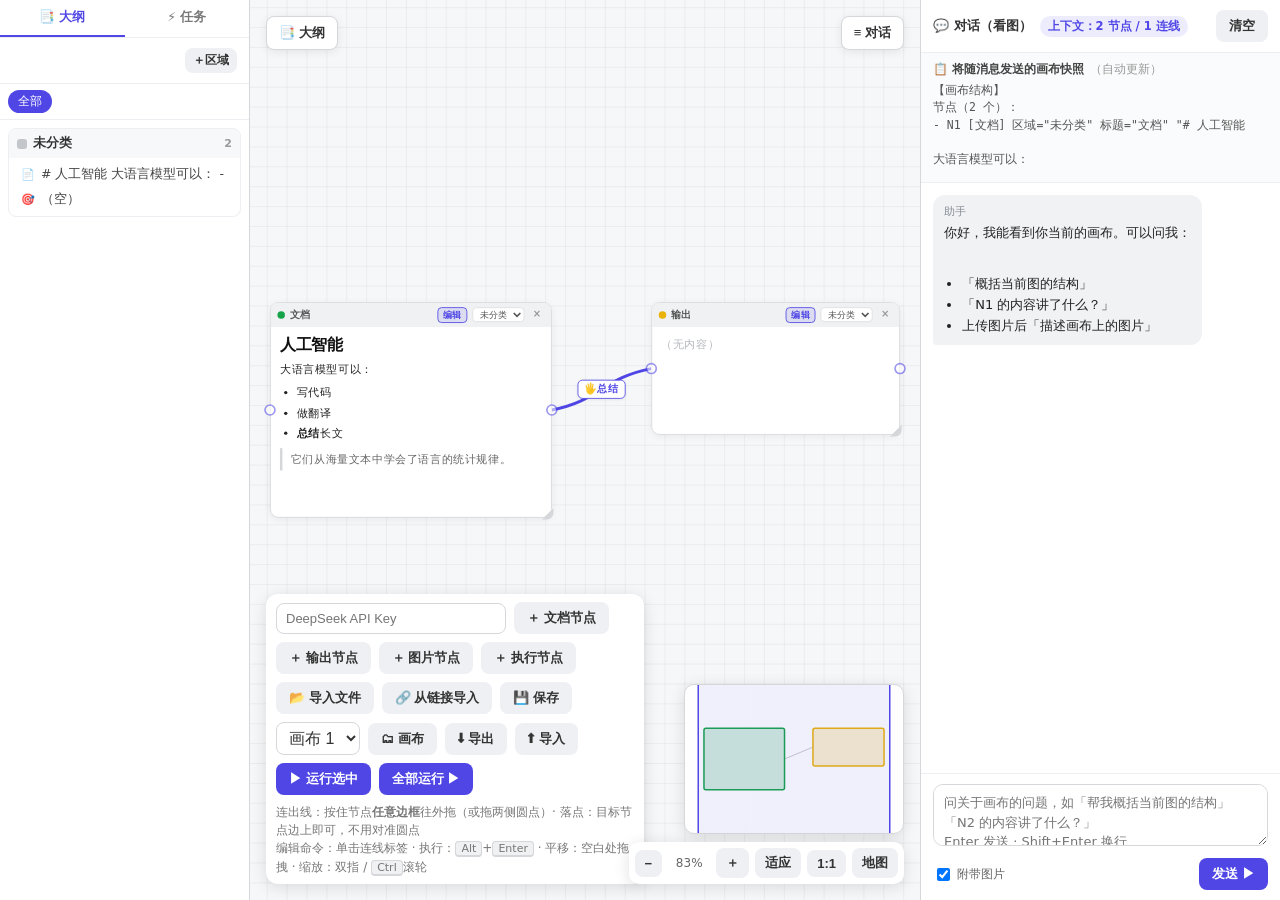
==== index.html @ aeaa5546 "feat(multi-canvas): 多画布仓库 + 工具栏切换器/管理菜单；存储按画布 id 分键" ====
<!DOCTYPE html>
<html lang="zh-CN">
<head>
<meta charset="UTF-8" />
<meta name="viewport" content="width=device-width, initial-scale=1.0, maximum-scale=1.0, user-scalable=no, viewport-fit=cover" />
<meta name="mobile-web-app-capable" content="yes" />
<meta name="apple-mobile-web-app-capable" content="yes" />
<meta name="apple-mobile-web-app-status-bar-style" content="black-translucent" />
<title>Canvas MVP · 节点 / 连线 / Alt+Enter 执行</title>
<link rel="stylesheet" href="./styles.css" />
</head>
<body>

<div id="stage">
  <aside id="outline">
    <div class="ol-tabs">
      <span class="ol-tab active" data-tab="outline">📑 大纲</span>
      <span class="ol-tab" data-tab="tasks">⚡ 任务</span>
    </div>
    <div class="ol-pane" id="paneOutline">
      <div class="ol-head">
        <span class="spacer"></span>
        <button class="ghost" id="addZone" style="padding:4px 8px;font-size:12px">＋区域</button>
      </div>
      <div id="levelFilter"></div>
      <div class="ol-body" id="outlineBody"></div>
    </div>
    <div class="ol-pane" id="paneTasks" style="display:none">
      <div class="ol-head">
        <span class="spacer"></span>
        <button class="ghost" id="addTask" style="padding:4px 8px;font-size:12px">＋新建任务</button>
      </div>
      <div class="ol-body" id="taskBody"></div>
    </div>
  </aside>

  <div id="canvasWrap">
    <div id="toast"></div>
    <div id="canvas">
      <div id="world">
        <svg id="edges"></svg>
      </div>
    </div>
    <div id="minimap"><canvas></canvas></div>
    <div id="viewctl">
      <button id="zoomOut" title="缩小">−</button>
      <span id="zoomLabel">100%</span>
      <button id="zoomIn" title="放大">＋</button>
      <button id="fit" title="适应全部内容">适应</button>
      <button id="reset1" title="100% 居中">1:1</button>
      <button id="toggleMap" title="显示/隐藏小地图">地图</button>
    </div>
    <div id="toolbar">
      <input id="apiKey" class="key" type="password" placeholder="DeepSeek API Key" />
      <button class="ghost" id="addDoc">＋ 文档节点</button>
      <button class="ghost" id="addOutput">＋ 输出节点</button>
      <button class="ghost" id="addImg">＋ 图片节点</button>
      <button class="ghost" id="addExec">＋ 执行节点</button>
      <button class="ghost" id="importFiles">📂 导入文件</button>
      <button class="ghost" id="importUrl">🔗 从链接导入</button>
      <button class="ghost" id="saveCanvas">💾 保存</button>
      <!-- 多画布：选择器负责切换，菜单按钮负责管理（新建/重命名/复制/删除） -->
      <select id="canvasPicker" title="切换画布"></select>
      <button class="ghost" id="canvasMenu">🗂 画布</button>
      <button class="ghost" id="exportJson">⬇ 导出</button>
      <button class="ghost" id="importJson">⬆ 导入</button>
      <button id="runSel">▶ 运行选中</button>
      <button id="runAll">全部运行 ▶</button>
      <input type="file" id="filePicker" multiple style="display:none"
             accept=".txt,.md,.markdown,.csv,.json,.log,.js,.ts,.py,.html,.css,.xml,.yaml,.yml,image/*" />
      <input type="file" id="jsonPicker" accept=".json" style="display:none" />
      <span id="hint">
        连出线：按住节点<b>任意边框</b>往外拖（或拖两侧圆点）· 落点：目标节点边上即可，不用对准圆点<br>
        编辑命令：单击连线标签 · 执行：<kbd>Alt</kbd>+<kbd>Enter</kbd> · 平移：空白处拖拽 · 缩放：双指 / <kbd>Ctrl</kbd>滚轮
      </span>
    </div>
    <!-- 画布管理浮层：由 #canvasMenu 切换显示，位置在 JS 里贴着按钮算 -->
    <div id="canvasPanel" role="menu" aria-label="画布管理">
      <div class="cp-title">当前：<span id="cpCurrent">—</span></div>
      <button id="cpNew">＋ 新建画布</button>
      <button id="cpRename">✏ 重命名当前</button>
      <button id="cpDuplicate">⧉ 复制当前</button>
      <button id="cpDelete" class="danger">🗑 删除当前</button>
    </div>
    <button id="toggleOutline" title="展开/折叠大纲栏">📑 大纲</button>
    <button id="toggleSidebar" title="展开/折叠对话栏">≡ 对话</button>
  </div>

  <aside id="sidebar">
    <div class="sb-head">
      <span>💬 对话（看图）</span>
      <span class="chip" id="ctxChip">上下文：0 节点</span>
      <span class="spacer"></span>
      <button class="ghost" id="clearChat" title="清空对话">清空</button>
    </div>
    <div class="sb-body">
      <div id="snapshot">
        <div class="snap-title">📋 将随消息发送的画布快照 <span style="font-weight:400;color:#999">（自动更新）</span></div>
        <pre id="snapText">（空画布）</pre>
        <div class="thumbs" id="snapThumbs"></div>
      </div>
      <div id="msgs"></div>
      <div class="sb-input">
        <textarea id="chatInput" placeholder="问关于画布的问题，如「帮我概括当前图的结构」「N2 的内容讲了什么？」&#10;Enter 发送 · Shift+Enter 换行"></textarea>
        <div class="sb-actions">
          <label><input type="checkbox" id="includeImages" checked> 附带图片</label>
          <span class="grow"></span>
          <button id="sendMsg">发送 ▶</button>
        </div>
      </div>
    </div>
  </aside>
</div>


<script type="module" src="./js/main.js"></script>
</body>
</html>
---- styles.css ----
:root {
    --bg: #f6f7f9;
    --node-bg: #ffffff;
    --border: #d5d7db;
    --accent: #4f46e5;
    --line: #9aa0a6;
  }
  * { box-sizing: border-box; }
  html, body { margin: 0; height: 100%; overflow: hidden;
    font-family: system-ui, -apple-system, "Segoe UI", "PingFang SC", sans-serif; }
  body { background: var(--bg); }

  #canvas { position: absolute; inset: 0; overflow: hidden; cursor: default; touch-action: none; }
  #canvas.panning { cursor: grabbing; }

  /* 布局：画布区 + 右侧侧边栏（flex） */
  /* overflow: hidden —— 折叠的侧栏用 transform 移出屏幕但仍占布局宽度，
     不在 stage 裁剪的话溢出会传到 html，整页出现水平滚动条。 */
  #stage { position: absolute; inset: 0; display: flex; overflow: hidden; }
  #canvasWrap { position: relative; flex: 1 1 auto; min-width: 0; overflow: hidden; }
  #canvasWrap.dropping::after {
    content: '松开以导入文件'; position: absolute; inset: 12px; z-index: 40;
    border: 3px dashed var(--accent); border-radius: 14px;
    display: flex; align-items: center; justify-content: center;
    font-size: 18px; font-weight: 700; color: var(--accent);
    background: rgba(79,70,229,.06); pointer-events: none;
  }

  /* ---------- 左侧大纲栏 ---------- */
  #outline {
    position: relative; flex: 0 0 250px; width: 250px;
    background: #fff; border-right: 1px solid var(--border);
    display: flex; flex-direction: column; min-width: 0; z-index: 30;
  }
  #outline.collapsed { flex-basis: 0; width: 0; border-right: 0; overflow: hidden; }
  #outline.collapsed .ol-body, #outline.collapsed .ol-head { display: none; }
  .ol-head {
    display: flex; align-items: center; gap: 6px;
    padding: 10px 12px; border-bottom: 1px solid #eceef1;
    font-size: 13px; font-weight: 700; color: #333;
  }
  .ol-head .spacer { flex: 1; }
  .ol-body { flex: 1; overflow-y: auto; padding: 8px; font-size: 12.5px; }

  /* 左侧 Tab */
  .ol-tabs {
    display: flex; border-bottom: 1px solid #eceef1; flex: none;
  }
  .ol-tab {
    flex: 1; text-align: center; padding: 9px 6px; font-size: 12.5px;
    font-weight: 600; color: #777; cursor: pointer; user-select: none;
    border-bottom: 2px solid transparent;
  }
  .ol-tab:hover { background: #f7f8fa; color: #333; }
  .ol-tab.active { color: var(--accent); border-bottom-color: var(--accent); }
  .ol-pane { flex: 1; display: flex; flex-direction: column; min-height: 0; }

  /* 任务卡片 */
  .task-card {
    border: 1px solid #eceef1; border-radius: 8px; margin-bottom: 8px; overflow: hidden;
  }
  .task-card.active { border-color: var(--accent); box-shadow: 0 0 0 2px rgba(79,70,229,.12); }
  .task-head {
    display: flex; align-items: center; gap: 6px; padding: 7px 8px;
    background: #f7f8fa; cursor: pointer; font-weight: 600; color: #333;
  }
  .task-head:hover { background: #eef0f4; }
  .task-head .tname { flex: 1; white-space: nowrap; overflow: hidden; text-overflow: ellipsis; }
  .task-head .tcount { font-size: 11px; color: #999; }
  .task-head .trun {
    font-size: 11px; padding: 2px 8px; border-radius: 999px;
    background: var(--accent); color: #fff; font-weight: 600;
  }
  .task-head .trun:hover { filter: brightness(1.1); }
  .task-lines { padding: 5px 8px 8px; }
  .task-line {
    display: flex; align-items: center; gap: 5px; font-size: 11.5px;
    color: #555; padding: 2px 0; cursor: pointer;
  }
  .task-line:hover { color: var(--accent); }
  .task-line input { margin: 0; }
  .task-empty { color: #b3b6bb; font-size: 12px; padding: 8px; font-style: italic; }
  .task-actions { display: flex; gap: 6px; padding: 0 8px 8px; }
  .task-actions button { padding: 3px 8px; font-size: 11px; background: #eef0f3; color: #444; }
  .task-actions button:hover { background: #e2e5ea; }
  .task-actions button.danger { color: #dc2626; }
  /* 连线标签上的“属于任务”标记 */
  .edge-label .task-dot { color: #f59e0b; margin-left: 4px; font-size: 10px; }

  /* 大纲条目 */
  .ol-zone { margin-bottom: 8px; border: 1px solid #eceef1; border-radius: 8px; overflow: hidden; }
  .ol-zone-head {
    display: flex; align-items: center; gap: 6px; padding: 6px 8px;
    background: #f7f8fa; cursor: pointer; font-weight: 600; color: #333;
  }
  .ol-zone-head:hover { background: #eef0f4; }
  .ol-zone-head .zcolor { width: 10px; height: 10px; border-radius: 3px; flex: none; }
  .ol-zone-head .ztitle { flex: 1; white-space: nowrap; overflow: hidden; text-overflow: ellipsis; }
  .ol-zone-head .zcount { font-size: 11px; color: #999; }
  .ol-items { padding: 4px; }
  .ol-item {
    display: flex; align-items: center; gap: 6px; padding: 4px 8px;
    border-radius: 6px; cursor: pointer; color: #444;
  }
  .ol-item:hover { background: #f0f1f4; }
  .ol-item.active { background: rgba(79,70,229,.12); color: var(--accent); font-weight: 600; }
  .ol-item .ikind { font-size: 11px; }
  .ol-item .iname { flex: 1; white-space: nowrap; overflow: hidden; text-overflow: ellipsis; }
  .ol-empty { color: #b3b6bb; font-size: 12px; padding: 8px; font-style: italic; }

  /* 层级过滤器 */
  #levelFilter {
    display: flex; gap: 4px; flex-wrap: wrap; padding: 6px 8px;
    border-bottom: 1px solid #eceef1;
  }
  .lvl-btn {
    font-size: 11.5px; padding: 3px 9px; border-radius: 999px;
    background: #eef0f3; color: #555; cursor: pointer; border: 1px solid transparent;
    white-space: nowrap;
  }
  .lvl-btn:hover { background: #e2e5ea; }
  .lvl-btn.active { background: var(--accent); color: #fff; }

  #toggleOutline {
    position: absolute; left: 16px; top: 16px; z-index: 31;
    padding: 7px 12px; background: #fff; color: #333;
    border: 1px solid var(--border); border-radius: 8px; box-shadow: 0 2px 10px rgba(0,0,0,.08);
  }
  #toggleOutline:hover { background: #f5f6f8; }

  /* ---------- 区域（Zone）---------- */
  .zone {
    position: absolute; z-index: 0;
    border-radius: 14px; border: 2px dashed;
    pointer-events: none;
    transition: box-shadow .12s, background-color .12s;
  }
  /* 拖动节点时的候选归属区域：描边加亮，松手就会归到这里 */
  .zone.drop-target {
    box-shadow: 0 0 0 3px rgba(79,70,229,.35) inset, 0 0 18px rgba(79,70,229,.25);
    border-style: solid;
  }
  .zone .zone-bar {
    position: absolute; left: 0; top: 0; right: 0;
    display: flex; align-items: center; gap: 6px;
    padding: 4px 10px; border-radius: 12px 12px 0 0;
    font-size: 12px; font-weight: 700; color: #fff;
    pointer-events: auto; cursor: grab; user-select: none;
  }
  .zone .zone-bar:active { cursor: grabbing; }
  .zone .zone-title { flex: 1; white-space: nowrap; overflow: hidden; text-overflow: ellipsis; }
  .zone .zone-close {
    width: 16px; height: 16px; line-height: 14px; text-align: center;
    border-radius: 4px; cursor: pointer; opacity: .85;
  }
  .zone .zone-close:hover { background: rgba(255,255,255,.3); opacity: 1; }
  .zone .zone-resize {
    position: absolute; right: 0; bottom: 0; width: 16px; height: 16px;
    cursor: nwse-resize; pointer-events: auto;
  }
  /* 层级过滤时淡出不属于当前区域的内容 */
  .dim { opacity: .12; pointer-events: none !important; }
  .zone.dim { opacity: .06; }

  /* ---------- 执行节点 ---------- */
  .node[data-kind="exec"] {
    border-color: #7c3aed;
    box-shadow: 0 3px 14px rgba(124,58,237,.18);
  }
  .node[data-kind="exec"] .bar { background: #ede9fe; color: #5b21b6; }
  .node[data-kind="exec"] .dot { background: #7c3aed; }
  .node .exec-prompt {
    /* 提示词区固定高度、不参与伸缩：结果区再长也不挤它 */
    flex: 0 0 auto; height: 64px; min-height: 64px;
    width: 100%; border: 0; outline: none; resize: none;
    padding: 8px 9px; font-size: 13px; line-height: 1.5;
    font-family: inherit; background: transparent; color: #222;
    border-bottom: 1px dashed #ddd;
    overflow-y: auto; overscroll-behavior: contain; scrollbar-width: thin;
  }
  .node .exec-prompt::placeholder { color: #b3b6bb; }
  .node .exec-out {
    flex: 1 1 0; min-height: 0; min-width: 0;
    padding: 8px 9px; font-size: 13px; line-height: 1.5;
    white-space: pre-wrap; overflow-wrap: anywhere; word-break: break-word;
    overflow-y: auto; overscroll-behavior: contain; scrollbar-width: thin;
    color: #333; background: #faf9ff;
  }
  .node .exec-out.empty::before { content: "（执行结果）"; color: #b3b6bb; }
  .node .exec-inlabel {
    flex: 0 0 auto;
    font-size: 10.5px; color: #8b5cf6; padding: 2px 9px 0; font-weight: 600;
  }
  /* 区域选择器（节点标题栏内）*/
  .node .zone-pick {
    /* flex: none —— 否则它会抢走 .title 的弹性空间，
       导致标题栏中央被下拉占据，拖拽起手点不到拖动区 */
    flex: none;
    font-size: 11px; border: 1px solid #ddd; border-radius: 5px;
    padding: 1px 4px; max-width: 78px; background: #fff; color: #555; cursor: pointer;
  }

  /* world：所有内容的坐标容器，通过 transform 实现缩放平移 */
  #world {
    position: absolute; left: 0; top: 0;
    transform-origin: 0 0;
    width: 0; height: 0;
  }
  /* grid 背景随 world 移动 */
  #canvas::before {
    content: ''; position: absolute; inset: 0; z-index: 0; pointer-events: none;
    background-image:
      linear-gradient(rgba(0,0,0,.045) 1px, transparent 1px),
      linear-gradient(90deg, rgba(0,0,0,.045) 1px, transparent 1px);
    background-size: var(--grid, 24px) var(--grid, 24px);
    background-position: var(--gx, 0) var(--gy, 0);
  }

  /* ---------- 连线 SVG 层（在 world 内，覆盖很大的世界坐标范围）---------- */
  svg#edges {
    position: absolute; left: 0; top: 0;
    width: 100000px; height: 100000px;
    overflow: visible; pointer-events: none; z-index: 1;
  }
  svg#edges .wire { fill: none; stroke: var(--line); stroke-width: 2.5; pointer-events: stroke; cursor: pointer; }
  svg#edges .wire:hover { stroke: #6b7280; }
  svg#edges .wire.selected { stroke: #6b7280; stroke-width: 3.5; }
  svg#edges .wire.executable { stroke: var(--accent); stroke-width: 3.5; }
  /* 执行中：虚线沿路径流动。动画只由 class 驱动，元素被复用不会重置。 */
  svg#edges .wire.running {
    stroke: #f59e0b; stroke-width: 4; stroke-linecap: round;
    stroke-dasharray: 8 6;
    animation: wire-flow .55s linear infinite;
  }
  @keyframes wire-flow { from { stroke-dashoffset: 0; } to { stroke-dashoffset: -14; } }
  /* 闪烁反馈（跳过 / 成功） */
  svg#edges .wire.flash-skip { stroke: #dc2626; stroke-width: 4; animation: wire-flash .6s ease-out 2; }
  svg#edges .wire.flash-ok   { stroke: #16a34a; stroke-width: 4; animation: wire-flash .6s ease-out 2; }
  @keyframes wire-flash { 0%, 100% { opacity: 1; } 50% { opacity: .25; } }
  /* 临时拖拽预览线：流动虚线，表明「还在拖」 */
  svg#edges .ghost {
    stroke: var(--accent); stroke-width: 2.5;
    stroke-dasharray: 6 5; stroke-linecap: round;
    animation: wire-flow .55s linear infinite;
  }

  /* 连线上的命令标签 —— 直接就地编辑 */
  .edge-label {
    position: absolute; z-index: 3;
    transform: translate(-50%, -50%);
    background: #fff; border: 1px solid var(--border); border-radius: 6px;
    padding: 2px 7px; font-size: 12.5px; color: #444; white-space: nowrap;
    cursor: text; user-select: none;
    box-shadow: 0 1px 4px rgba(0,0,0,.08);
  }
  .edge-label:hover { border-color: var(--accent); color: var(--accent); }
  .edge-label.executable { border-color: var(--accent); color: var(--accent); font-weight: 600; }
  .edge-label.placeholder { color: #b7bbc2; font-style: italic; }
  /* 编辑态：变成一个真正的输入框 */
  .edge-input {
    position: absolute; z-index: 10;
    transform: translate(-50%, -50%);
    border: 1.5px solid var(--accent); border-radius: 6px;
    padding: 2px 7px; font-size: 12.5px; outline: none;
    box-shadow: 0 2px 10px rgba(79,70,229,.25);
    min-width: 90px; text-align: center;
  }

  /* ---------- 节点 ---------- */
  .node {
    position: absolute; z-index: 2;
    display: flex; flex-direction: column;
    background: var(--node-bg);
    border: 1.5px solid var(--border); border-radius: 10px;
    box-shadow: 0 2px 10px rgba(0,0,0,.06);
    min-width: 120px; min-height: 80px;
    overflow: visible;
  }
  .node.selected { border-color: var(--accent); box-shadow: 0 0 0 3px rgba(79,70,229,.15), 0 2px 10px rgba(0,0,0,.06); }
  /* 拖线时的候选落点：整圈高亮，告诉用户「松手就连到这里」 */
  .node.link-target {
    border-color: var(--accent);
    box-shadow: 0 0 0 4px rgba(79,70,229,.28), 0 2px 10px rgba(0,0,0,.06);
  }
  .node.link-target .bar { background: rgba(79,70,229,.12); }
  .node .bar {
    display: flex; align-items: center; gap: 6px;
    padding: 5px 8px; font-size: 12px; font-weight: 600; color: #555;
    background: #f0f1f3; border-radius: 8px 8px 0 0;
    cursor: grab; user-select: none;
  }
  /* 标题文字是拖动抓手：它总是占满剩余空间，比依赖空白区可靠 */
  .node .bar > * { flex: none; }
  .node .bar > .title { flex: 1 1 auto; }
  .node .bar:active { cursor: grabbing; }
  .node .dot { width: 9px; height: 9px; border-radius: 50%; background: #c3c6cb; flex: none; }
  .node[data-kind="doc"]    .dot { background: #16a34a; }
  .node[data-kind="output"] .dot { background: #eab308; }
  .node .title { flex: 1 1 auto; min-width: 24px; white-space: nowrap; overflow: hidden; text-overflow: ellipsis; cursor: grab; }
  .node .title:active { cursor: grabbing; }
  /* 标题就地编辑态 */
  .node .title.editing {
    white-space: normal; overflow: visible; text-overflow: clip;
    background: #fff; outline: 1.5px solid var(--accent); border-radius: 4px;
    padding: 0 3px; cursor: text; user-select: text;
  }

  /* 运行按钮（触摸入口）：小、但热区足够手指点 */
  .node .run-node {
    flex: none; border: 1px solid var(--border); background: #fff;
    color: #16a34a; font-size: 10px; line-height: 1; border-radius: 5px;
    padding: 3px 6px; cursor: pointer; font-family: inherit; position: relative;
  }
  .node .run-node::after { content: ''; position: absolute; inset: -8px; }
  .node .run-node:hover { background: #ecfdf5; border-color: #16a34a; }
  .node .run-node:active { transform: scale(.94); }
  /* 非执行节点：按钮弱化，避免误导 */
  .node:not([data-kind="exec"]) .run-node { color: #9aa0a6; }

  /* 正在运行的节点：边框脉冲 */
  .node.running {
    border-color: #f59e0b;
    animation: node-pulse 1.1s ease-in-out infinite;
  }
  @keyframes node-pulse {
    0%, 100% { box-shadow: 0 0 0 0 rgba(245,158,11,.0), 0 2px 10px rgba(0,0,0,.06); }
    50%      { box-shadow: 0 0 0 5px rgba(245,158,11,.28), 0 2px 10px rgba(0,0,0,.06); }
  }
  /* 无动画偏好时只保留颜色变化 */
  @media (prefers-reduced-motion: reduce) {
    .node.running { animation: none; box-shadow: 0 0 0 3px rgba(245,158,11,.35); }
    svg#edges .wire.running, svg#edges .ghost { animation: none; }
  }
  .node .close {
    flex: none; width: 18px; height: 18px; line-height: 16px; text-align: center;
    border-radius: 4px; color: #999; cursor: pointer; font-weight: 700;
  }
  .node .close:hover { background: #e5e7eb; color: #dc2626; }

  /* 滚动容器三层规范：
     .node        定高、overflow:visible（端口/手柄要伸出边框）
     .body        约束边界：min-height:0 + overflow:hidden，自己不滚
     内容区        真正滚动：height:0 + flex:1 + overflow-y:auto
     缺任一层，flex 会按内容最小高度收缩，内容溢出到节点外。 */
  .node .body {
    flex: 1 1 auto; display: flex; align-items: stretch; min-height: 0;
    min-width: 0; overflow: hidden;
  }
  /* [hidden] 的 display:none 会被上面的 display:flex 覆盖，必须显式声明 */
  .node .body[hidden] { display: none; }
  /* 单子项（textarea / .out）需要撑满 body 的交叉轴高度 */
  .node .body > * { align-self: stretch; }
  .node textarea, .node .out {
    /* flex-basis:0 + min-height:0 提供收缩基线，不用 height:0
       —— height:0 会压过 align-self:stretch，使横向容器里的子项高度变 0。 */
    flex: 1 1 0; min-height: 0; min-width: 0;
    width: 100%; border: 0; outline: none; resize: none;
    padding: 9px; font-size: 13.5px; line-height: 1.6;
    font-family: ui-monospace, Menlo, Consolas, monospace;
    background: transparent; color: #222;
    overflow-y: auto; overscroll-behavior: contain;
    scrollbar-width: thin;
  }
  .node .out {
    font-family: inherit; white-space: pre-wrap;
    overflow-wrap: anywhere; word-break: break-word;
  }
  .node .out.empty::before { content: "（执行结果会出现在这里）"; color: #b3b6bb; }

  /* ---------- Markdown 预览 ---------- */
  .node .md-view {
    flex: 1 1 0; min-height: 0; min-width: 0;
    padding: 9px 11px; font-size: 13.5px; line-height: 1.65;
    color: #222; overflow-y: auto; overscroll-behavior: contain;
    scrollbar-width: thin; cursor: text;
    overflow-wrap: anywhere; word-break: break-word;
  }
  .node .md-view[hidden] { display: none; }
  .md-view > :first-child { margin-top: 0; }
  .md-view > :last-child { margin-bottom: 0; }
  .md-view h1, .md-view h2, .md-view h3,
  .md-view h4, .md-view h5, .md-view h6 {
    margin: 12px 0 6px; line-height: 1.3; font-weight: 700; color: #111;
  }
  .md-view h1 { font-size: 19px; }
  .md-view h2 { font-size: 17px; }
  .md-view h3 { font-size: 15px; }
  .md-view h4, .md-view h5, .md-view h6 { font-size: 13.5px; color: #333; }
  .md-view p { margin: 6px 0; }
  .md-view ul, .md-view ol { margin: 6px 0; padding-left: 1.5em; }
  .md-view li { margin: 2px 0; }
  .md-view li > ul, .md-view li > ol { margin: 2px 0; }
  .md-view code {
    font-family: ui-monospace, Menlo, Consolas, monospace; font-size: 12.5px;
    background: #f1f2f5; border-radius: 4px; padding: 1px 4px;
  }
  .md-view pre {
    margin: 8px 0; padding: 8px 10px; background: #f6f7f9;
    border: 1px solid #e6e8ec; border-radius: 8px;
    overflow-x: auto; overscroll-behavior-x: contain;
  }
  .md-view pre code {
    background: none; padding: 0; font-size: 12.5px; line-height: 1.55;
    white-space: pre;
  }
  .md-view blockquote {
    margin: 8px 0; padding: 2px 0 2px 10px;
    border-left: 3px solid #d5d7db; color: #666;
  }
  .md-view hr { border: 0; border-top: 1px solid #e6e8ec; margin: 12px 0; }
  .md-view a { color: var(--accent); text-decoration: underline; }
  .md-view a:hover { color: #3730a3; }
  .md-view .md-empty { color: #b3b6bb; }

  /* 预览切换按钮（节点标题栏） */
  .node .md-toggle {
    flex: none; border: 1px solid var(--border); background: #fff;
    color: #555; font-size: 10.5px; line-height: 1; border-radius: 5px;
    padding: 3px 6px; cursor: pointer; font-family: inherit;
  }
  .node .md-toggle:hover { border-color: var(--accent); color: var(--accent); }
  .node.previewing .md-toggle { background: rgba(79,70,229,.12); border-color: var(--accent); color: var(--accent); }

  /* 对话气泡里的 Markdown */
  .msg .msg-md > :first-child { margin-top: 0; }
  .msg .msg-md > :last-child { margin-bottom: 0; }
  .msg .msg-md h1, .msg .msg-md h2, .msg .msg-md h3 {
    margin: 10px 0 5px; font-size: 14.5px; font-weight: 700;
  }
  .msg .msg-md p { margin: 5px 0; }
  .msg .msg-md ul, .msg .msg-md ol { margin: 5px 0; padding-left: 1.4em; }
  .msg .msg-md code {
    font-family: ui-monospace, Menlo, Consolas, monospace; font-size: 12px;
    background: rgba(0,0,0,.06); border-radius: 4px; padding: 1px 4px;
  }
  .msg .msg-md pre {
    margin: 6px 0; padding: 7px 9px; background: rgba(0,0,0,.05);
    border-radius: 7px; overflow-x: auto; overflow-wrap: normal;
  }
  .msg .msg-md pre code { background: none; padding: 0; white-space: pre; }
  .msg .msg-md blockquote {
    margin: 6px 0; padding-left: 9px; border-left: 3px solid rgba(0,0,0,.15);
    color: #555;
  }
  .msg .msg-md a { color: var(--accent); text-decoration: underline; }

  /* 图片节点 */
  .node[data-kind="img"] .body { overflow: hidden; background:
    repeating-conic-gradient(#eee 0 25%, #fff 0 50%) 0 0 / 16px 16px; }
  .node[data-kind="img"] img {
    width: 100%; height: 100%; object-fit: contain; display: block; pointer-events: none;
  }
  .node .img-drop {
    position: absolute; inset: 0; display: flex; align-items: center; justify-content: center;
    color: #b3b6bb; font-size: 12.5px; text-align: center; padding: 10px; pointer-events: none;
  }
  .node[data-kind="img"].has-img .img-drop { display: none; }
  .node.drop-target { outline: 3px dashed var(--accent); outline-offset: 2px; }

  /* ---------- 端口（连线锚点，可视提示）---------- */
  .port {
    position: absolute; width: 14px; height: 14px; border-radius: 50%;
    background: #fff; border: 2px solid var(--accent);
    top: 50%; transform: translateY(-50%);
    cursor: crosshair; z-index: 4;
    opacity: .55;                     /* 视觉上收敛，不喧宾夺主 */
    transition: opacity .15s, transform .15s;
    touch-action: none;
  }
  /* 热区：透明扩大的命中范围，让手指也能压中 */
  .port::after {
    content: ''; position: absolute; inset: -12px; border-radius: 50%;
  }
  .node:hover .port { opacity: 1; }
  .port:hover { background: var(--accent); transform: translateY(-50%) scale(1.25); }
  .port.port-in  { left: -8px; }
  .port.port-out { right: -8px; }

  /* 边框热条带：节点四边各一条不可见条带，手指沿边走都能拖出连线 */
  .edge-hot { position: absolute; z-index: 3; }
  .edge-hot[data-side="left"]   { left: -9px;   top: 12px; bottom: 12px; width: 12px; cursor: crosshair; }
  .edge-hot[data-side="right"]  { right: -9px;  top: 12px; bottom: 12px; width: 12px; cursor: crosshair; }
  .edge-hot[data-side="top"]    { top: -9px;    left: 12px; right: 12px; height: 12px; cursor: crosshair; }
  .edge-hot[data-side="bottom"] { bottom: -9px; left: 12px; right: 12px; height: 12px; cursor: crosshair; }
  .edge-hot:hover { background: rgba(79,70,229,.14); }

  /* 右下角缩放手柄 */
  .resize-handle {
    position: absolute; right: -3px; bottom: -3px; width: 14px; height: 14px;
    cursor: nwse-resize; z-index: 4;
    background: linear-gradient(135deg, transparent 50%, var(--border) 50%);
    border-radius: 0 0 8px 0;
  }
  .resize-handle:hover { background: linear-gradient(135deg, transparent 50%, var(--accent) 50%); }

  /* ---------- 工具栏 ---------- */
  #toolbar {
    position: absolute; left: 16px; bottom: 16px; z-index: 20;
    display: flex; gap: 8px; align-items: center; flex-wrap: wrap;
    background: #fff; padding: 8px 10px; border-radius: 12px;
    box-shadow: 0 3px 16px rgba(0,0,0,.12); font-size: 13px;
    /* 为右侧 #viewctl 让出空间，否则窄屏下会重叠并遮住缩放按钮。
       用 max(...) 保证下限：可用宽度不足时 calc 会变负数，
       导致工具栏被压成一条竖线（按钮逐字换行）。 */
    max-width: max(240px, calc(100% - 32px - 260px));
  }
  button {
    border: 0; border-radius: 8px; padding: 7px 13px; font-size: 13px;
    background: var(--accent); color: #fff; cursor: pointer; font-weight: 600;
  }
  button:disabled { background: #b9bbc3; cursor: not-allowed; }
  button.running { background: #f59e0b; }
  button.running:hover { background: #d97706; }
  button.ghost { background: #eef0f3; color: #333; }
  button.ghost:hover { background: #e2e5ea; }
  input.key {
    padding: 7px 9px; border: 1px solid #d5d7db; border-radius: 8px;
    font-size: 13px; width: 230px;
  }

  /* ---------- 多画布选择器 ---------- */
  #canvasPicker {
    padding: 6px 8px; border: 1px solid #d5d7db; border-radius: 8px;
    font-size: 13px; background: #fff; color: #333; max-width: 10em;
    text-overflow: ellipsis;
  }
  #canvasPicker:focus { outline: 2px solid rgba(79,70,229,.35); outline-offset: 1px; }

  /* 画布管理浮层：不能用 alert/prompt 串四个操作，平板上 prompt 体验差 */
  #canvasPanel {
    position: absolute; z-index: 40; display: none;
    background: #fff; border-radius: 12px; padding: 8px;
    box-shadow: 0 6px 24px rgba(0,0,0,.18);
    flex-direction: column; gap: 6px; min-width: 200px;
  }
  #canvasPanel.show { display: flex; }
  #canvasPanel .cp-title {
    font-size: 12px; color: #777; padding: 2px 4px 4px;
    border-bottom: 1px solid #eee;
  }
  #canvasPanel button {
    background: #eef0f3; color: #333; text-align: left;
    font-size: 13px; padding: 8px 10px;
  }
  #canvasPanel button:hover { background: #e2e5ea; }
  #canvasPanel button.danger { color: #dc2626; }
  /* 纯说明文字，不参与交互：它覆盖在工具栏上方，
     默认会被命中并拦住按钮的指针事件。 */
  #hint { color: #777; font-size: 12px; line-height: 1.5; pointer-events: none; }
  kbd {
    background: #f0f1f3; border: 1px solid #d5d7db; border-bottom-width: 2px;
    border-radius: 4px; padding: 0 5px; font-size: 11px; font-family: inherit;
  }

  /* 右下角视图控件 */
  #viewctl {
    position: absolute; right: 16px; bottom: 16px; z-index: 22;   /* 高于 #toolbar(20)，避免被其遮盖 */
    display: flex; gap: 6px; align-items: center;
    background: #fff; padding: 6px; border-radius: 10px;
    box-shadow: 0 3px 16px rgba(0,0,0,.12);
  }
  #viewctl button { padding: 6px 10px; background: #eef0f3; color: #333; }
  #viewctl button:hover { background: #e2e5ea; }
  /* 窄屏：选择器限宽，避免把工具栏按钮挤出可视区 */
  #canvasPicker { max-width: 8em; font-size: 16px; }
  #canvasPanel { min-width: 160px; }
  #zoomLabel { font-size: 12px; color: #666; min-width: 42px; text-align: center; }

  /* 小地图 */
  #minimap {
    position: absolute; right: 16px; bottom: 66px; z-index: 19;
    width: 220px; height: 150px;
    background: rgba(255,255,255,.92); border: 1px solid var(--border);
    border-radius: 10px; box-shadow: 0 3px 16px rgba(0,0,0,.12);
    overflow: hidden; cursor: pointer;
  }
  #minimap.hidden { display: none; }
  #minimap canvas { display: block; width: 100%; height: 100%; }

  /* ---------- 侧边栏（对话 + 画布识别）---------- */
  #sidebar {
    position: relative; flex: 0 0 360px; width: 360px;
    background: #fff; border-left: 1px solid var(--border);
    display: flex; flex-direction: column; min-width: 0; z-index: 30;
  }
  #sidebar.collapsed { flex-basis: 0; width: 0; border-left: 0; }
  #sidebar.collapsed .sb-body, #sidebar.collapsed .sb-head { display: none; }

  .sb-head {
    display: flex; align-items: center; gap: 8px;
    padding: 10px 12px; border-bottom: 1px solid #eceef1;
    font-size: 13px; font-weight: 700; color: #333;
  }
  .sb-head .spacer { flex: 1; }
  .sb-head .chip {
    font-size: 11.5px; font-weight: 600; color: var(--accent);
    background: rgba(79,70,229,.1); padding: 3px 8px; border-radius: 999px;
  }

  .sb-body { flex: 1; display: flex; flex-direction: column; min-height: 0; }

  /* 画布快照预览区 */
  #snapshot {
    border-bottom: 1px solid #eceef1; background: #fafbfc;
    padding: 8px 12px; font-size: 12px; color: #666; max-height: 130px; overflow: auto;
  }
  #snapshot .snap-title { font-weight: 700; color: #444; margin-bottom: 4px; display: flex; gap: 6px; align-items: center; }
  #snapshot pre {
    margin: 0; white-space: pre-wrap; word-break: break-word;
    font-family: ui-monospace, Menlo, Consolas, monospace; font-size: 11.5px; line-height: 1.5; color: #555;
  }
  #snapshot .thumbs { display: flex; gap: 6px; flex-wrap: wrap; margin-top: 6px; }
  #snapshot .thumbs img {
    width: 44px; height: 44px; object-fit: cover; border-radius: 6px; border: 1px solid var(--border);
  }

  /* 消息列表 */
  #msgs { flex: 1; overflow-y: auto; padding: 12px; display: flex; flex-direction: column; gap: 10px; }
  .msg { max-width: 92%; padding: 8px 11px; border-radius: 12px; font-size: 13px; line-height: 1.6; white-space: pre-wrap; word-break: break-word; }
  .msg.user { align-self: flex-end; background: var(--accent); color: #fff; border-bottom-right-radius: 4px; }
  .msg.assistant { align-self: flex-start; background: #f1f2f4; color: #222; border-bottom-left-radius: 4px; }
  .msg.error { align-self: flex-start; background: #fee2e2; color: #991b1b; font-size: 12px; }
  .msg .meta { display: block; font-size: 10.5px; color: #8a8f98; margin-bottom: 3px; }
  .msg.user .meta { color: rgba(255,255,255,.75); }

  /* 输入区 */
  .sb-input { border-top: 1px solid #eceef1; padding: 10px 12px; }
  .sb-input textarea {
    width: 100%; min-height: 62px; max-height: 200px; resize: vertical;
    border: 1px solid var(--border); border-radius: 10px; padding: 8px 10px;
    font-size: 13px; font-family: inherit; line-height: 1.5; outline: none;
  }
  .sb-input textarea:focus { border-color: var(--accent); }
  .sb-actions { display: flex; gap: 8px; align-items: center; margin-top: 8px; }
  .sb-actions .grow { flex: 1; }
  .sb-actions label { font-size: 12px; color: #666; display: flex; gap: 4px; align-items: center; cursor: pointer; }

  /* 折叠/展开按钮 */
  #toggleSidebar {
    position: absolute; right: 16px; top: 16px; z-index: 31;
    padding: 7px 12px; background: #fff; color: #333;
    border: 1px solid var(--border); border-radius: 8px; box-shadow: 0 2px 10px rgba(0,0,0,.08);
  }
  #toggleSidebar:hover { background: #f5f6f8; }

  /* 轻提示 */
  #toast {
    position: absolute; left: 50%; top: 18px; transform: translateX(-50%);
    z-index: 100; padding: 8px 16px; border-radius: 10px;
    background: #111827; color: #fff; font-size: 13px; font-weight: 600;
    box-shadow: 0 4px 16px rgba(0,0,0,.25); opacity: 0; transition: opacity .2s;
    pointer-events: none;
  }
  #toast.show { opacity: .95; }

/* =========================================================================
   移动端 / 平板适配（窄屏时侧栏改为浮层抽屉，画布全屏）
   ========================================================================= */
@media (max-width: 1024px) {
  /* 侧栏脱离文档流，浮在画布上 */
  #outline, #sidebar {
    position: absolute; top: 0; bottom: 0; z-index: 50;
    width: min(78vw, 320px);
    box-shadow: 0 0 24px rgba(0,0,0,.18);
    transition: transform .22s ease;
  }
  #outline { left: 0; transform: translateX(0); border-right: 1px solid var(--border); }
  #sidebar { right: 0; transform: translateX(0); border-left: 1px solid var(--border); }

  /* 折叠 = 移出屏幕（保留宽度，便于动画） */
  #outline.collapsed, #sidebar.collapsed {
    flex-basis: min(78vw, 320px); width: min(78vw, 320px);
    border: 0; overflow: visible;
  }
  #outline.collapsed { transform: translateX(-102%); }
  #sidebar.collapsed { transform: translateX(102%); }
  /* 移动端折叠时仍显示内部内容（只是整体移出屏幕） */
  #outline.collapsed .ol-body, #outline.collapsed .ol-head,
  #sidebar.collapsed .sb-body, #sidebar.collapsed .sb-head { display: flex; }
  #outline.collapsed .ol-body, #sidebar.collapsed .sb-body { display: block; }

  /* 工具栏：缩小、允许换行、贴左上角 */
  /* 平板/中等宽度：工具栏全宽贴底，按钮横向滚动，避免被挤成竖排 */
  #toolbar {
    left: 8px; right: 8px; bottom: 8px; padding: 6px;
    max-width: none; flex-wrap: nowrap; overflow-x: auto;
    overscroll-behavior-x: contain; scrollbar-width: thin;
    gap: 6px;
  }
  #toolbar > * { flex: none; }
  #toolbar button { font-size: 12px; padding: 6px 8px; white-space: nowrap; }
  /* 窄屏隐藏长提示：它会把工具栏撑成两层，在平板上太占地方 */
  #toolbar #hint { display: none; }
  /* 窄屏：视图控件缩小并上移，给工具栏留出底部空间，避免重叠遮挡 */
  #viewctl { bottom: auto; top: 56px; right: 8px; padding: 4px; gap: 4px; }
  #viewctl button { padding: 5px 7px; font-size: 11px; }
  #zoomLabel { min-width: 34px; font-size: 11px; }

  /* 节点内的端口/手柄加大，方便手指点中；边框条带也加宽 */
  .port { width: 18px; height: 18px; opacity: 1; }
  .port::after { inset: -14px; }
  .edge-hot[data-side="left"], .edge-hot[data-side="right"] { width: 18px; top: 14px; bottom: 14px; }
  .edge-hot[data-side="left"] { left: -12px; }
  .edge-hot[data-side="right"] { right: -12px; }
  .edge-hot[data-side="top"], .edge-hot[data-side="bottom"] { height: 18px; left: 14px; right: 14px; }
  .edge-hot[data-side="top"] { top: -12px; }
  .edge-hot[data-side="bottom"] { bottom: -12px; }

  /* 小地图在窄屏隐藏（避免遮挡） */
  #minimap { display: none !important; }

  /* 输入框加大，防止 iOS 自动放大 */
  textarea, input, select { font-size: 16px; }
}

/* 触摸设备：禁用长按选择/系统菜单，提升拖动体验 */
@media (pointer: coarse) {
  .node, .zone, .port, .resize-handle, .zone-resize, .edge-hot {
    -webkit-user-select: none; user-select: none;
    -webkit-touch-callout: none;
  }
  .port, .edge-hot { touch-action: none; }
}
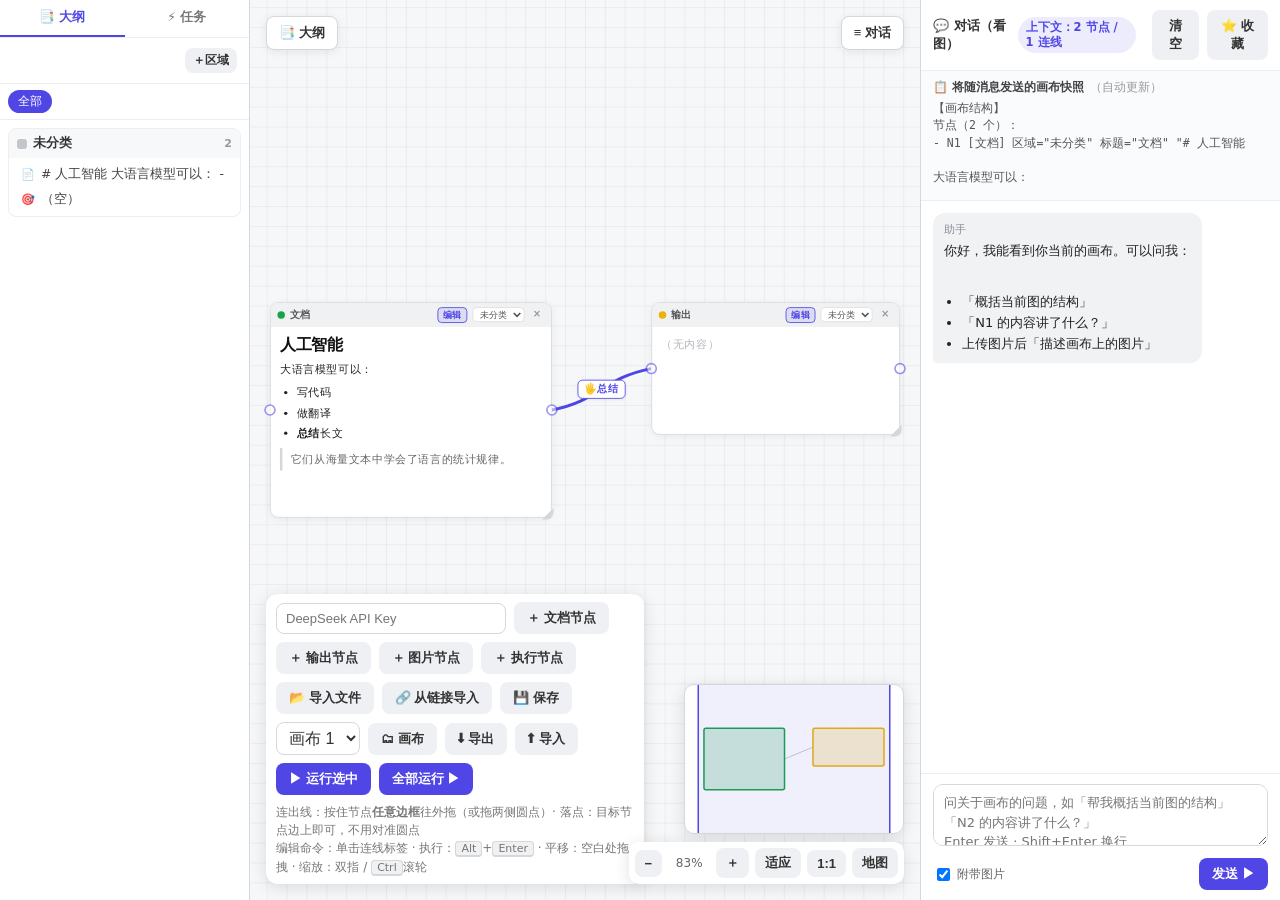
==== commit bd137597: "feat(favorites-node): 节点收藏：IndexedDB 薄封装 + 查阅面板 + 导入到视口中心" ====
--- a/index.html
+++ b/index.html
@@ -92,6 +92,17 @@
       <span class="chip" id="ctxChip">上下文：0 节点</span>
       <span class="spacer"></span>
       <button class="ghost" id="clearChat" title="清空对话">清空</button>
+      <button class="ghost" id="openFavorites" title="收藏（节点）">⭐ 收藏</button>
+    </div>
+    <!-- 收藏面板：查阅优先（只读预览），预览里的按钮才导入到画布 -->
+    <div id="favPanel" hidden>
+      <div class="fav-bar">
+        <span>⭐ 收藏（节点）</span>
+        <span class="spacer"></span>
+        <button class="ghost" id="favClose" title="关闭">×</button>
+      </div>
+      <div id="favList"></div>
+      <div id="favPreview"><div class="fav-empty">选择左边一条收藏查看</div></div>
     </div>
     <div class="sb-body">
       <div id="snapshot">
--- a/styles.css
+++ b/styles.css
@@ -292,6 +292,19 @@
   /* 标题文字是拖动抓手：它总是占满剩余空间，比依赖空白区可靠 */
   .node .bar > * { flex: none; }
   .node .bar > .title { flex: 1 1 auto; }
+  /* ⭐ 不占布局空间：标题栏控件已经很多（预览/区域下拉/关闭），
+     再塞一个按钮会把标题挤到极小，导致「点标题栏中心拖不动」回归。
+     故绝对定位到左侧颜色圆点上，hover 时覆盖显示。 */
+  .node .bar { position: relative; }
+  .node .bar .fav-node {
+    position: absolute; left: 4px; top: 50%; transform: translateY(-50%);
+    width: 14px; height: 14px; padding: 0; line-height: 1;
+    font-size: 10px; border-radius: 4px; opacity: 0; transition: opacity .15s;
+    z-index: 2;
+  }
+  .node:hover .bar .fav-node,
+  .node.selected .bar .fav-node { opacity: 1; }
+  .node .bar .fav-node:hover { background: #fef3c7; }
   .node .bar:active { cursor: grabbing; }
   .node .dot { width: 9px; height: 9px; border-radius: 50%; background: #c3c6cb; flex: none; }
   .node[data-kind="doc"]    .dot { background: #16a34a; }
@@ -563,8 +576,7 @@
   #viewctl button:hover { background: #e2e5ea; }
   /* 窄屏：选择器限宽，避免把工具栏按钮挤出可视区 */
   #canvasPicker { max-width: 8em; font-size: 16px; }
-  #canvasPanel { min-width: 160px; }
-  #zoomLabel { font-size: 12px; color: #666; min-width: 42px; text-align: center; }
+  #canvasPanel { min-width: 160px; }  #zoomLabel { font-size: 12px; color: #666; min-width: 42px; text-align: center; }
 
   /* 小地图 */
   #minimap {
@@ -585,6 +597,71 @@
   }
   #sidebar.collapsed { flex-basis: 0; width: 0; border-left: 0; }
   #sidebar.collapsed .sb-body, #sidebar.collapsed .sb-head { display: none; }
+
+  /* ---------- 收藏面板（覆盖在侧栏上方）---------- */
+  #favPanel {
+    position: absolute; inset: 0; z-index: 60; background: #fff;
+    display: flex; flex-direction: column; min-height: 0;
+  }
+  #favPanel[hidden] { display: none; }
+  .fav-bar {
+    display: flex; align-items: center; gap: 8px;
+    padding: 10px 12px; border-bottom: 1px solid #eceef1;
+    font-size: 13px; font-weight: 700; color: #333;
+  }
+  .fav-bar .spacer { flex: 1; }
+  .fav-bar button.ghost { padding: 2px 8px; font-size: 14px; }
+  #favList {
+    flex: 0 0 auto; max-height: 42%; overflow-y: auto;
+    border-bottom: 1px solid #eceef1;
+  }
+  .fav-item {
+    display: flex; align-items: center; gap: 8px;
+    padding: 8px 12px; cursor: pointer; border-left: 3px solid transparent;
+  }
+  .fav-item:hover { background: #f6f7f9; }
+  .fav-item.active { background: #eef2ff; border-left-color: var(--accent); }
+  .fav-main { min-width: 0; flex: 1; }
+  .fav-name {
+    font-size: 13px; font-weight: 600; color: #222;
+    white-space: nowrap; overflow: hidden; text-overflow: ellipsis;
+  }
+  .fav-sub { font-size: 11px; color: #888; margin-top: 2px; }
+  .fav-del {
+    flex: none; background: transparent; color: #999; padding: 4px 6px;
+    font-size: 13px; border-radius: 6px;
+  }
+  .fav-del:hover { background: #fee2e2; color: #dc2626; }
+  .fav-empty {
+    padding: 16px 12px; font-size: 12px; color: #999; line-height: 1.6;
+  }
+  #favPreview {
+    flex: 1; min-height: 0; overflow-y: auto; padding: 10px 12px;
+  }
+  .fav-head {
+    display: flex; align-items: center; gap: 8px; margin-bottom: 8px;
+  }
+  .fav-title {
+    font-size: 13px; font-weight: 700; color: #222;
+    white-space: nowrap; overflow: hidden; text-overflow: ellipsis;
+  }
+  .fav-head .spacer { flex: 1; }
+  #favImport { padding: 6px 10px; font-size: 12px; }
+  .fav-label { font-size: 11px; color: #888; margin: 8px 0 4px; }
+  .fav-pre {
+    margin: 0; padding: 8px; background: #f6f7f9; border-radius: 8px;
+    font-size: 12px; white-space: pre-wrap; word-break: break-word;
+    max-height: 180px; overflow: auto;
+  }
+  .fav-md { font-size: 13px; line-height: 1.7; color: #333; word-break: break-word; }
+  .fav-md h1, .fav-md h2, .fav-md h3 { margin: 8px 0 6px; }
+  .fav-md pre { background: #f6f7f9; padding: 8px; border-radius: 8px; overflow: auto; }
+  .fav-img { max-width: 100%; border-radius: 8px; display: block; }
+  /* 节点标题栏的 ⭐：默认淡，hover 变亮 */
+  .node .fav-node {
+    background: transparent; color: #b9bbc3; padding: 0 3px; font-size: 12px;
+  }
+  .node .fav-node:hover { background: #fef3c7; color: #d97706; }
 
   .sb-head {
     display: flex; align-items: center; gap: 8px;
@@ -689,6 +766,18 @@
   }
   #toolbar > * { flex: none; }
   #toolbar button { font-size: 12px; padding: 6px 8px; white-space: nowrap; }
+  /* 画布切换器固定在工具栏左侧：工具栏是横向滚动的，
+     若按 DOM 顺序排在「💾 保存」后面就会被滚出可视区，用户找不到。
+     sticky 让它在滚动时始终贴住左侧，且仍参与滚动容器布局。 */
+  #toolbar #canvasPicker,
+  #toolbar #canvasMenu {
+    position: sticky; left: 0; z-index: 1;
+    order: -1;                      /* 视觉上排在第一个，不用改 HTML */
+    background: #fff;
+    box-shadow: 4px 0 6px -4px rgba(0,0,0,.18);
+  }
+  #toolbar #canvasMenu { left: 88px; }
+  #toolbar #canvasPicker { max-width: 6.5em; padding: 5px 4px; }
   /* 窄屏隐藏长提示：它会把工具栏撑成两层，在平板上太占地方 */
   #toolbar #hint { display: none; }
   /* 窄屏：视图控件缩小并上移，给工具栏留出底部空间，避免重叠遮挡 */
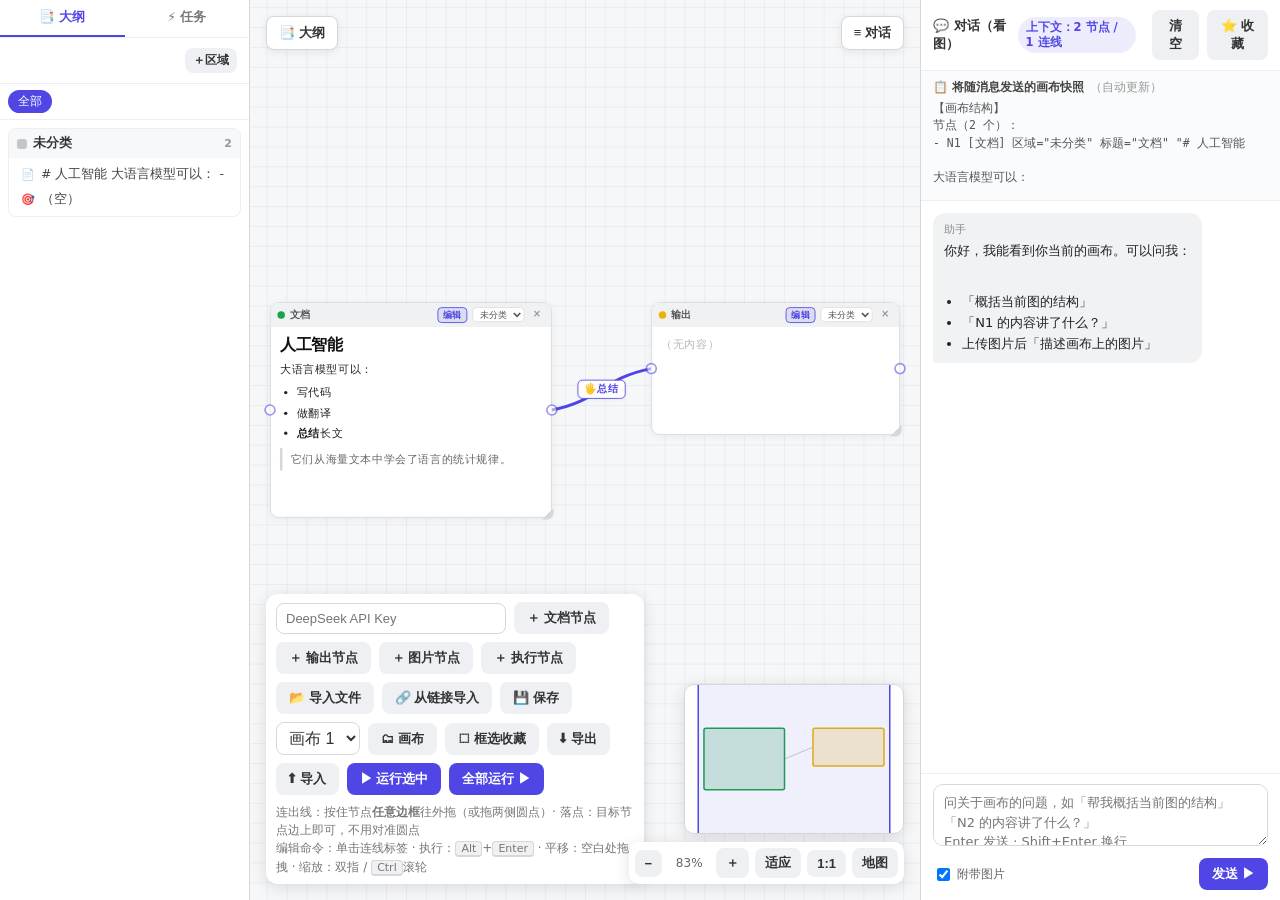
==== commit 5a58ff25: "feat(favorite-subgraph): 框选收藏子图：闭包裁剪 + 真实 id 映射重连 + 导入居中" ====
--- a/index.html
+++ b/index.html
@@ -36,10 +36,14 @@
 
   <div id="canvasWrap">
     <div id="toast"></div>
+    <!-- 框选模式提示条：进入框选才显示 -->
+    <div id="selectHint" hidden>⬚ 拖拽框选要收藏的节点与连线 · Esc 取消</div>
     <div id="canvas">
       <div id="world">
         <svg id="edges"></svg>
       </div>
+      <!-- 框选遮罩：相对 #canvas 定位，屏幕坐标（不随缩放） -->
+      <div id="selectBox" hidden></div>
     </div>
     <div id="minimap"><canvas></canvas></div>
     <div id="viewctl">
@@ -62,6 +66,7 @@
       <!-- 多画布：选择器负责切换，菜单按钮负责管理（新建/重命名/复制/删除） -->
       <select id="canvasPicker" title="切换画布"></select>
       <button class="ghost" id="canvasMenu">🗂 画布</button>
+      <button class="ghost" id="favSubgraph" title="框选一部分节点和连线收藏">⬚ 框选收藏</button>
       <button class="ghost" id="exportJson">⬇ 导出</button>
       <button class="ghost" id="importJson">⬆ 导入</button>
       <button id="runSel">▶ 运行选中</button>
--- a/styles.css
+++ b/styles.css
@@ -12,6 +12,43 @@
 
   #canvas { position: absolute; inset: 0; overflow: hidden; cursor: default; touch-action: none; }
   #canvas.panning { cursor: grabbing; }
+
+  /* ---------- 框选收藏 ---------- */
+  /* 框选模式下鼠标变十字，且不要触发画布平移的 grab 光标 */
+  #canvas.selecting { cursor: crosshair; }
+  #selectBox {
+    position: absolute; pointer-events: none; z-index: 5;
+    border: 1.5px dashed var(--accent);
+    background: rgba(79,70,229,.10);
+    border-radius: 4px;
+  }
+  #selectBox[hidden] { display: none; }
+  #selectHint {
+    position: absolute; left: 50%; top: 12px; transform: translateX(-50%);
+    z-index: 35; pointer-events: none;
+    background: rgba(17,24,39,.88); color: #fff;
+    font-size: 12px; padding: 6px 12px; border-radius: 999px;
+    white-space: nowrap;
+  }
+  #selectHint[hidden] { display: none; }
+  /* 面板里的子图预览 */
+  .fav-sub-line { font-size: 11px; color: #888; margin: -4px 0 8px; }
+  .fav-node-row {
+    padding: 7px 8px; border: 1px solid #eceef1; border-radius: 8px;
+    margin-bottom: 6px;
+  }
+  .fav-node-head { display: flex; align-items: center; gap: 6px; margin-bottom: 3px; }
+  .fav-tag {
+    font-size: 10px; color: #4f46e5; background: #eef2ff;
+    padding: 1px 5px; border-radius: 4px;
+  }
+  .fav-node-title { font-size: 12px; font-weight: 600; color: #333; }
+  .fav-sub-md { font-size: 12px; color: #555; max-height: 120px; overflow: auto; }
+  .fav-dim { color: #999; font-size: 12px; }
+  .fav-edge-row {
+    font-size: 12px; color: #333; padding: 3px 0;
+    border-bottom: 1px dashed #f0f1f3;
+  }
 
   /* 布局：画布区 + 右侧侧边栏（flex） */
   /* overflow: hidden —— 折叠的侧栏用 transform 移出屏幕但仍占布局宽度，
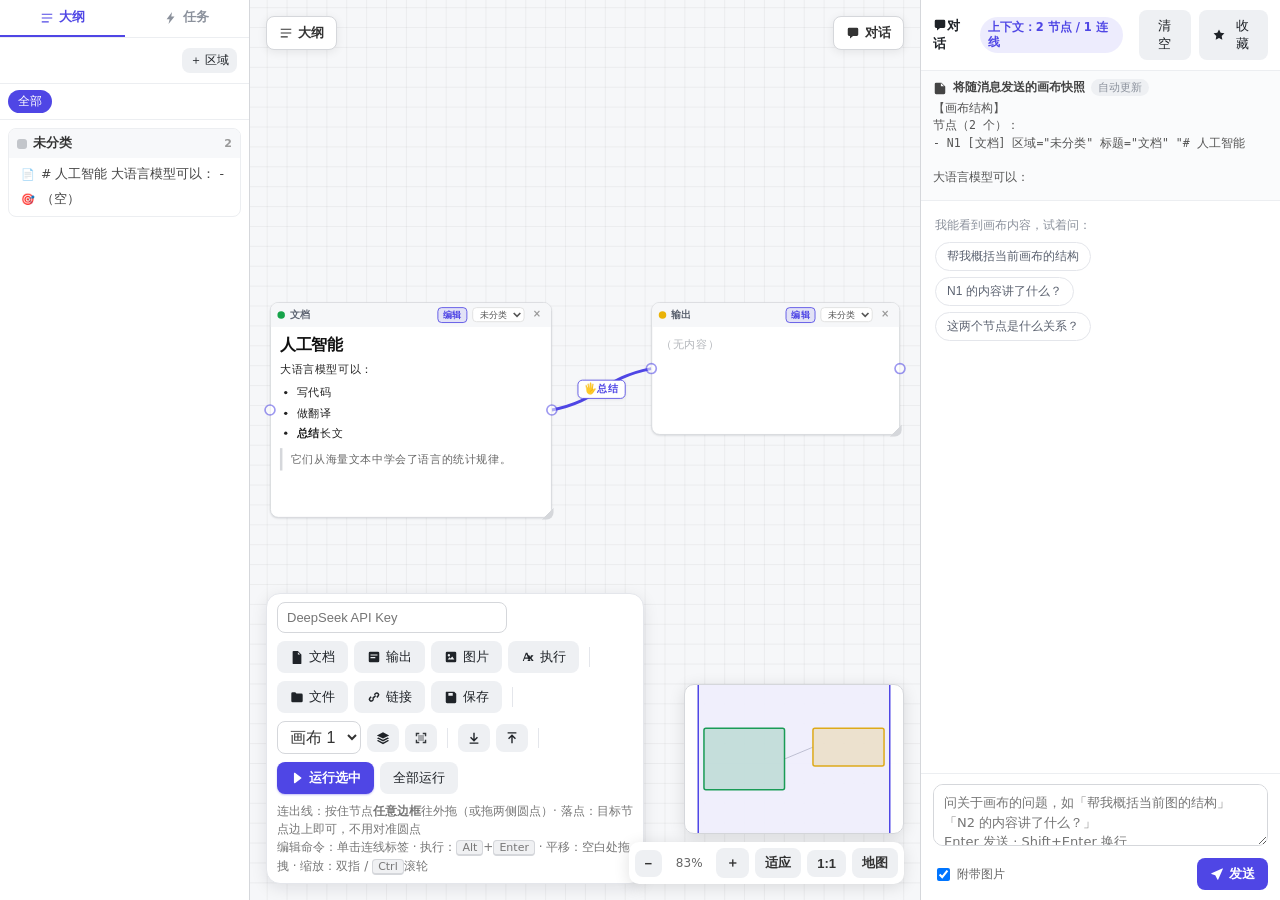
==== commit 3cca3ca8: "feat(ui-polish): 实现：CSS mask 图标替换 Emoji、token 色彩体系、工具栏分组+主操作层级、空画布引导、画布快捷键、对话空态 chip、选中竖条、构建产物 favic" ====
--- a/index.html
+++ b/index.html
@@ -6,7 +6,7 @@
 <meta name="mobile-web-app-capable" content="yes" />
 <meta name="apple-mobile-web-app-capable" content="yes" />
 <meta name="apple-mobile-web-app-status-bar-style" content="black-translucent" />
-<title>Canvas MVP · 节点 / 连线 / Alt+Enter 执行</title>
+<title>MutipleChat · 节点画布</title>
 <link rel="stylesheet" href="./styles.css" />
 </head>
 <body>
@@ -14,13 +14,16 @@
 <div id="stage">
   <aside id="outline">
     <div class="ol-tabs">
-      <span class="ol-tab active" data-tab="outline">📑 大纲</span>
-      <span class="ol-tab" data-tab="tasks">⚡ 任务</span>
+      <span class="ol-tab active" data-tab="outline"><i class="ic ic-outline"></i>大纲</span>
+      <span class="ol-tab" data-tab="tasks"><i class="ic ic-task"></i>任务</span>
+      <!-- 窄屏抽屉模式下的收起入口：展开时外部 #toggleOutline 会隐藏，
+           没有这个按钮就没有任何路可以收回侧栏 -->
+      <button class="drawer-close" id="olClose" title="收起大纲栏">×</button>
     </div>
     <div class="ol-pane" id="paneOutline">
       <div class="ol-head">
         <span class="spacer"></span>
-        <button class="ghost" id="addZone" style="padding:4px 8px;font-size:12px">＋区域</button>
+        <button class="ghost small" id="addZone">＋ 区域</button>
       </div>
       <div id="levelFilter"></div>
       <div class="ol-body" id="outlineBody"></div>
@@ -28,7 +31,7 @@
     <div class="ol-pane" id="paneTasks" style="display:none">
       <div class="ol-head">
         <span class="spacer"></span>
-        <button class="ghost" id="addTask" style="padding:4px 8px;font-size:12px">＋新建任务</button>
+        <button class="ghost small" id="addTask">＋ 新建任务</button>
       </div>
       <div class="ol-body" id="taskBody"></div>
     </div>
@@ -36,6 +39,21 @@
 
   <div id="canvasWrap">
     <div id="toast"></div>
+    <!-- 空画布引导：无节点时显示，只有一个按钮吃指针事件 -->
+    <div id="emptyHint" hidden>
+      <div class="eh-card">
+        <div class="eh-title">画布是空的</div>
+        <ol class="eh-steps">
+          <li>新建一个<b>文档节点</b>，写下你想处理的内容</li>
+          <li>从节点<b>边框</b>拖出连线，连到另一个节点</li>
+          <li>点击连线中间的标签写命令，按 <kbd>Alt</kbd>+<kbd>Enter</kbd> 执行</li>
+        </ol>
+        <div class="eh-actions">
+          <button id="emptyAddDoc">＋ 新建文档节点</button>
+          <button class="ghost" id="emptyImport">导入文件</button>
+        </div>
+      </div>
+    </div>
     <!-- 框选模式提示条：进入框选才显示 -->
     <div id="selectHint" hidden>⬚ 拖拽框选要收藏的节点与连线 · Esc 取消</div>
     <div id="canvas">
@@ -55,22 +73,37 @@
       <button id="toggleMap" title="显示/隐藏小地图">地图</button>
     </div>
     <div id="toolbar">
-      <input id="apiKey" class="key" type="password" placeholder="DeepSeek API Key" />
-      <button class="ghost" id="addDoc">＋ 文档节点</button>
-      <button class="ghost" id="addOutput">＋ 输出节点</button>
-      <button class="ghost" id="addImg">＋ 图片节点</button>
-      <button class="ghost" id="addExec">＋ 执行节点</button>
-      <button class="ghost" id="importFiles">📂 导入文件</button>
-      <button class="ghost" id="importUrl">🔗 从链接导入</button>
-      <button class="ghost" id="saveCanvas">💾 保存</button>
-      <!-- 多画布：选择器负责切换，菜单按钮负责管理（新建/重命名/复制/删除） -->
-      <select id="canvasPicker" title="切换画布"></select>
-      <button class="ghost" id="canvasMenu">🗂 画布</button>
-      <button class="ghost" id="favSubgraph" title="框选一部分节点和连线收藏">⬚ 框选收藏</button>
-      <button class="ghost" id="exportJson">⬇ 导出</button>
-      <button class="ghost" id="importJson">⬆ 导入</button>
-      <button id="runSel">▶ 运行选中</button>
-      <button id="runAll">全部运行 ▶</button>
+      <input id="apiKey" class="key" type="password" placeholder="DeepSeek API Key" autocomplete="off" />
+      <!-- 分组：新建 | 文件 | 画布/收藏 | 数据 | 运行（主操作在最后、实心强调） -->
+      <div class="tb-group">
+        <button class="ghost" id="addDoc"><i class="ic ic-doc"></i>文档</button>
+        <button class="ghost" id="addOutput"><i class="ic ic-out"></i>输出</button>
+        <button class="ghost" id="addImg"><i class="ic ic-img"></i>图片</button>
+        <button class="ghost" id="addExec"><i class="ic ic-run"></i>执行</button>
+      </div>
+      <span class="tb-sep"></span>
+      <div class="tb-group">
+        <button class="ghost" id="importFiles" title="导入本地文件为文档节点"><i class="ic ic-file"></i>文件</button>
+        <button class="ghost" id="importUrl" title="抓取网页正文为文档节点"><i class="ic ic-link"></i>链接</button>
+        <button class="ghost" id="saveCanvas" title="保存到本地"><i class="ic ic-save"></i>保存</button>
+      </div>
+      <span class="tb-sep"></span>
+      <div class="tb-group">
+        <!-- 多画布：选择器负责切换，菜单按钮负责管理（新建/重命名/复制/删除） -->
+        <select id="canvasPicker" title="切换画布"></select>
+        <button class="ghost icon-only" id="canvasMenu" title="画布管理"><i class="ic ic-stack"></i></button>
+        <button class="ghost icon-only" id="favSubgraph" title="框选一部分节点和连线收藏"><i class="ic ic-select"></i></button>
+      </div>
+      <span class="tb-sep"></span>
+      <div class="tb-group">
+        <button class="ghost icon-only" id="exportJson" title="导出为 JSON 文件"><i class="ic ic-down"></i></button>
+        <button class="ghost icon-only" id="importJson" title="从 JSON 文件导入"><i class="ic ic-up"></i></button>
+      </div>
+      <span class="tb-sep"></span>
+      <div class="tb-group">
+        <button id="runSel"><i class="ic ic-play"></i>运行选中</button>
+        <button class="ghost" id="runAll">全部运行</button>
+      </div>
       <input type="file" id="filePicker" multiple style="display:none"
              accept=".txt,.md,.markdown,.csv,.json,.log,.js,.ts,.py,.html,.css,.xml,.yaml,.yml,image/*" />
       <input type="file" id="jsonPicker" accept=".json" style="display:none" />
@@ -87,23 +120,27 @@
       <button id="cpDuplicate">⧉ 复制当前</button>
       <button id="cpDelete" class="danger">🗑 删除当前</button>
     </div>
-    <button id="toggleOutline" title="展开/折叠大纲栏">📑 大纲</button>
-    <button id="toggleSidebar" title="展开/折叠对话栏">≡ 对话</button>
+    <button id="toggleOutline" title="展开/折叠大纲栏"><i class="ic ic-outline"></i>大纲</button>
+    <button id="toggleSidebar" title="展开/折叠对话栏"><i class="ic ic-chat"></i>对话</button>
   </div>
 
   <aside id="sidebar">
     <div class="sb-head">
-      <span>💬 对话（看图）</span>
+      <span><i class="ic ic-chat"></i>对话</span>
       <span class="chip" id="ctxChip">上下文：0 节点</span>
       <span class="spacer"></span>
       <button class="ghost" id="clearChat" title="清空对话">清空</button>
-      <button class="ghost" id="openFavorites" title="收藏（节点）">⭐ 收藏</button>
+      <button class="ghost" id="openFavorites" title="收藏（节点）"><i class="ic ic-star"></i>收藏</button>
+      <!-- 窄屏抽屉模式下的收起入口（同 #olClose） -->
+      <button class="drawer-close" id="sbClose" title="收起对话栏">✕</button>
     </div>
     <!-- 收藏面板：查阅优先（只读预览），预览里的按钮才导入到画布 -->
     <div id="favPanel" hidden>
       <div class="fav-bar">
-        <span>⭐ 收藏（节点）</span>
+        <span>收藏（节点）</span>
         <span class="spacer"></span>
+        <button class="ghost" id="favPullChatTool" title="从 ChatTool 拉取收藏，先收进左侧列表；再逐条或全部导入画布">从 ChatTool 拉取</button>
+        <button class="ghost" id="favPullAll" title="把收藏里所有 ChatTool 卡片导入到当前画布">全部导入</button>
         <button class="ghost" id="favClose" title="关闭">×</button>
       </div>
       <div id="favList"></div>
@@ -111,17 +148,25 @@
     </div>
     <div class="sb-body">
       <div id="snapshot">
-        <div class="snap-title">📋 将随消息发送的画布快照 <span style="font-weight:400;color:#999">（自动更新）</span></div>
+        <div class="snap-title"><i class="ic ic-clip"></i>将随消息发送的画布快照 <span class="snap-sub">自动更新</span></div>
         <pre id="snapText">（空画布）</pre>
         <div class="thumbs" id="snapThumbs"></div>
       </div>
-      <div id="msgs"></div>
+      <div id="msgs">
+        <!-- 空态引导：由 chat.js 在无消息时显示；点击只填入输入框，不自动发送 -->
+        <div id="chatEmpty">
+          <div class="ce-title">我能看到画布内容，试着问：</div>
+          <button class="ce-chip" data-fill="帮我概括当前画布的结构">帮我概括当前画布的结构</button>
+          <button class="ce-chip" data-fill="N1 的内容讲了什么？">N1 的内容讲了什么？</button>
+          <button class="ce-chip" data-fill="画布上这两个节点之间是什么关系？">这两个节点是什么关系？</button>
+        </div>
+      </div>
       <div class="sb-input">
         <textarea id="chatInput" placeholder="问关于画布的问题，如「帮我概括当前图的结构」「N2 的内容讲了什么？」&#10;Enter 发送 · Shift+Enter 换行"></textarea>
         <div class="sb-actions">
           <label><input type="checkbox" id="includeImages" checked> 附带图片</label>
           <span class="grow"></span>
-          <button id="sendMsg">发送 ▶</button>
+          <button id="sendMsg"><i class="ic ic-send"></i>发送</button>
         </div>
       </div>
     </div>
--- a/styles.css
+++ b/styles.css
@@ -1,9 +1,115 @@
+  /* =======================================================================
+     设计 token
+     -----------------------------------------------------------------------
+     分三层，改主题只改这里：
+       1) 品牌色（accent / -weak / -hover）
+       2) 中性层级（surface 面 → subtle 次级面 → line 线 → ink 文字三级）
+       3) 语义色（ok / warn / danger）+ 阴影/圆角/动效时长
+     为什么保留 --border / --bg / --node-bg / --line 旧名：
+     全文件已有 ~50 处引用，一次性改名会把这次改动变成不可读的大 diff。
+     旧名 = 新 token 的别名，新代码一律用新名。
+     ======================================================================= */
   :root {
-    --bg: #f6f7f9;
-    --node-bg: #ffffff;
+    /* 品牌色 */
+    --accent: #4f46e5;
+    --accent-hover: #4338ca;
+    --accent-weak: #eef2ff;
+    --accent-weak-2: rgba(79,70,229,.12);
+
+    /* 中性层级 */
+    --surface: #ffffff;
+    --surface-2: #fafbfc;
+    --subtle: #f6f7f9;
+    --subtle-2: #eef0f3;
+    --subtle-3: #e2e5ea;
+    --line: #9aa0a6;          /* 连线/强分隔 */
+    --line-2: #e4e6eb;        /* 卡片描边 */
+    --ink: #1f2328;
+    --ink-2: #5b6270;
+    --ink-3: #8b919c;
+
+    /* 语义色 */
+    --ok: #16a34a;
+    --ok-weak: #ecfdf5;
+    --warn: #f59e0b;
+    --danger: #dc2626;
+
+    /* 阴影 / 圆角 / 动效 */
+    --sh-1: 0 1px 2px rgba(16,24,40,.06), 0 1px 3px rgba(16,24,40,.08);
+    --sh-2: 0 4px 16px rgba(16,24,40,.10);
+    --sh-3: 0 12px 32px rgba(16,24,40,.16);
+    --r-1: 6px;
+    --r-2: 10px;
+    --r-3: 14px;
+    --dur: .15s;
+
+    /* 旧名别名（勿在新代码里使用） */
+    --bg: var(--subtle);
+    --node-bg: var(--surface);
     --border: #d5d7db;
-    --accent: #4f46e5;
-    --line: #9aa0a6;
+  }
+
+  /* =======================================================================
+     图标：mask-image 绘制，随文字颜色变化，不依赖任何 Emoji 字体
+     -----------------------------------------------------------------------
+     之前工具栏用 📂 💾 ⬚ 🗂 等字符，在没有彩色 Emoji 字体的设备上
+     直接渲染成 ☒ 豆腐块（三档截图均实测复现）。改成 CSS mask 后：
+       · 矢量，任意 DPI 清晰；
+       · 用 currentColor 着色，图标自动跟按钮 hover/禁用变色；
+       · 降级安全：mask 不支持时只剩一块透明，文字标签仍在。
+     ======================================================================= */
+  .ic {
+    display: inline-block; width: 14px; height: 14px;
+    flex: none; vertical-align: -2px;
+    background-color: currentColor;
+    -webkit-mask-repeat: no-repeat; mask-repeat: no-repeat;
+    -webkit-mask-position: center; mask-position: center;
+    -webkit-mask-size: contain; mask-size: contain;
+  }
+  button .ic { margin-right: 5px; }
+  button.icon-only { padding: 7px 9px; }
+  button.icon-only .ic { margin-right: 0; }
+
+  .ic-doc { -webkit-mask-image: var(--ic-doc); mask-image: var(--ic-doc); }
+  .ic-out { -webkit-mask-image: var(--ic-out); mask-image: var(--ic-out); }
+  .ic-img { -webkit-mask-image: var(--ic-img); mask-image: var(--ic-img); }
+  .ic-run { -webkit-mask-image: var(--ic-run); mask-image: var(--ic-run); }
+  .ic-play { -webkit-mask-image: var(--ic-play); mask-image: var(--ic-play); }
+  .ic-file { -webkit-mask-image: var(--ic-file); mask-image: var(--ic-file); }
+  .ic-link { -webkit-mask-image: var(--ic-link); mask-image: var(--ic-link); }
+  .ic-save { -webkit-mask-image: var(--ic-save); mask-image: var(--ic-save); }
+  .ic-stack{ -webkit-mask-image: var(--ic-stack); mask-image: var(--ic-stack); }
+  .ic-select{-webkit-mask-image: var(--ic-select); mask-image: var(--ic-select); }
+  .ic-down { -webkit-mask-image: var(--ic-down); mask-image: var(--ic-down); }
+  .ic-up   { -webkit-mask-image: var(--ic-up); mask-image: var(--ic-up); }
+  .ic-chat { -webkit-mask-image: var(--ic-chat); mask-image: var(--ic-chat); }
+  .ic-star { -webkit-mask-image: var(--ic-star); mask-image: var(--ic-star); }
+  .ic-outline{-webkit-mask-image: var(--ic-outline); mask-image: var(--ic-outline); }
+  .ic-task {-webkit-mask-image: var(--ic-task); mask-image: var(--ic-task); }
+  .ic-clip {-webkit-mask-image: var(--ic-clip); mask-image: var(--ic-clip); }
+  .ic-send {-webkit-mask-image: var(--ic-send); mask-image: var(--ic-send); }
+
+  :root {
+    /* 16×16 viewBox 的描边图形，stroke 用 currentColor 的写法不易放进 data URI
+       （mask 只看 alpha），所以这里统一用 fill 的实心剪影，单色更清晰。 */
+    --ic-doc: url("data:image/svg+xml,%3Csvg xmlns='http://www.w3.org/2000/svg' viewBox='0 0 16 16'%3E%3Cpath d='M4 1h5l4 4v10a1 1 0 0 1-1 1H4a1 1 0 0 1-1-1V2a1 1 0 0 1 1-1zm5 1.5V5h2.5L9 2.5zM5.5 8h5v1.2h-5V8zm0 2.6h5v1.2h-5v-1.2z'/%3E%3C/svg%3E");
+    --ic-out: url("data:image/svg+xml,%3Csvg xmlns='http://www.w3.org/2000/svg' viewBox='0 0 16 16'%3E%3Cpath d='M2 3.5A1.5 1.5 0 0 1 3.5 2h9A1.5 1.5 0 0 1 14 3.5v9a1.5 1.5 0 0 1-1.5 1.5h-9A1.5 1.5 0 0 1 2 12.5v-9zM4 5v1.4h8V5H4zm0 3v1.4h5.5V8H4z'/%3E%3C/svg%3E");
+    --ic-img: url("data:image/svg+xml,%3Csvg xmlns='http://www.w3.org/2000/svg' viewBox='0 0 16 16'%3E%3Cpath d='M2 3.5A1.5 1.5 0 0 1 3.5 2h9A1.5 1.5 0 0 1 14 3.5v9a1.5 1.5 0 0 1-1.5 1.5h-9A1.5 1.5 0 0 1 2 12.5v-9zm2.2 7.3h7.6L9.4 7.3 7.5 9.7 6.3 8.4 4.2 10.8zM5.6 4.6a1.35 1.35 0 1 0 0 2.7 1.35 1.35 0 0 0 0-2.7z'/%3E%3C/svg%3E");
+    --ic-run: url("data:image/svg+xml,%3Csvg xmlns='http://www.w3.org/2000/svg' viewBox='0 0 16 16'%3E%3Cpath d='M2 12.5 5.5 3h1.8l3.5 9.5H9l-.9-2.6H4.1l-.9 2.6H2zm2.6-4h3.2L6.2 4.9 4.6 8.5zM11.4 6h2.9l-2.4 3 2.6 3.5h-2.1L10.5 9.9 9.1 12.5H7.2L9.7 9.5 7.4 6h2l1.2 2L11.4 6z'/%3E%3C/svg%3E");
+    --ic-play: url("data:image/svg+xml,%3Csvg xmlns='http://www.w3.org/2000/svg' viewBox='0 0 16 16'%3E%3Cpath d='M4.5 2.8a.8.8 0 0 1 1.22-.67l7 5.2a.8.8 0 0 1 0 1.34l-7 5.2A.8.8 0 0 1 4.5 13.2V2.8z'/%3E%3C/svg%3E");
+    --ic-file: url("data:image/svg+xml,%3Csvg xmlns='http://www.w3.org/2000/svg' viewBox='0 0 16 16'%3E%3Cpath d='M1.5 4A1.5 1.5 0 0 1 3 2.5h3l1.4 1.6H13A1.5 1.5 0 0 1 14.5 5.6v6.9A1.5 1.5 0 0 1 13 14H3a1.5 1.5 0 0 1-1.5-1.5V4z'/%3E%3C/svg%3E");
+    --ic-link: url("data:image/svg+xml,%3Csvg xmlns='http://www.w3.org/2000/svg' viewBox='0 0 16 16'%3E%3Cpath d='M6.3 9.9a.9.9 0 0 1 0-1.3l2.4-2.4a.9.9 0 1 1 1.3 1.3L7.6 9.9a.9.9 0 0 1-1.3 0z'/%3E%3Cpath d='M9.2 3.4a2.9 2.9 0 0 1 4.1 4.1l-1.5 1.5-1.2-1.2 1.4-1.4A1.2 1.2 0 1 0 10.3 4.7L9 6 7.8 4.8 9.2 3.4zM6.8 12.6a2.9 2.9 0 0 1-4.1-4.1l1.5-1.5 1.2 1.2-1.4 1.4a1.2 1.2 0 0 0 1.7 1.7L7 9.9l1.2 1.2-1.4 1.5z'/%3E%3C/svg%3E");
+    --ic-save: url("data:image/svg+xml,%3Csvg xmlns='http://www.w3.org/2000/svg' viewBox='0 0 16 16'%3E%3Cpath d='M2.5 2h9.2L14 4.3v9.2A1.5 1.5 0 0 1 12.5 15h-9A1.5 1.5 0 0 1 2 13.5v-10A1.5 1.5 0 0 1 2.5 2zM5 3.5v3.2h5V3.5H5zM4.5 9.2h7v4.3h-7V9.2z'/%3E%3C/svg%3E");
+    --ic-stack: url("data:image/svg+xml,%3Csvg xmlns='http://www.w3.org/2000/svg' viewBox='0 0 16 16'%3E%3Cpath d='M8 1.4 15 5 8 8.6 1 5l7-3.6z'/%3E%3Cpath d='m2.6 7.4 1.4.7L8 10.1l4-2 1.4-.7L15 8.3 8 12 1 8.3l1.6-.9z'/%3E%3Cpath d='m2.6 10.3 1.4.7L8 13l4-2 1.4-.7L15 11.2 8 15l-7-3.8 1.6-.9z'/%3E%3C/svg%3E");
+    --ic-select: url("data:image/svg+xml,%3Csvg xmlns='http://www.w3.org/2000/svg' viewBox='0 0 16 16'%3E%3Cpath d='M2 2h4v1.6H3.6V6H2V2zm8 0h4v4h-1.6V3.6H10V2zM2 10h1.6v2.4H6V14H2v-4zm10.4 0H14v4h-4v-1.6h2.4V10z' opacity='.9'/%3E%3Cpath d='M4.6 4.6h6.8v6.8H4.6z' opacity='.35'/%3E%3C/svg%3E");
+    --ic-down: url("data:image/svg+xml,%3Csvg xmlns='http://www.w3.org/2000/svg' viewBox='0 0 16 16'%3E%3Cpath d='M7.2 2h1.6v7.1l2.6-2.6 1.1 1.1L8 12.2 3.5 7.6l1.1-1.1 2.6 2.6V2zM3 13.2h10V14.6H3v-1.4z'/%3E%3C/svg%3E");
+    --ic-up: url("data:image/svg+xml,%3Csvg xmlns='http://www.w3.org/2000/svg' viewBox='0 0 16 16'%3E%3Cpath d='M7.2 14h1.6V6.9l2.6 2.6 1.1-1.1L8 3.8 3.5 8.4l1.1 1.1 2.6-2.6V14zM3 1.4h10V2.8H3V1.4z'/%3E%3C/svg%3E");
+    --ic-chat: url("data:image/svg+xml,%3Csvg xmlns='http://www.w3.org/2000/svg' viewBox='0 0 16 16'%3E%3Cpath d='M2 3.6A1.6 1.6 0 0 1 3.6 2h8.8A1.6 1.6 0 0 1 14 3.6v6.2a1.6 1.6 0 0 1-1.6 1.6H8l-3.4 3v-3H3.6A1.6 1.6 0 0 1 2 9.8V3.6z'/%3E%3C/svg%3E");
+    --ic-star: url("data:image/svg+xml,%3Csvg xmlns='http://www.w3.org/2000/svg' viewBox='0 0 16 16'%3E%3Cpath d='m8 1.6 1.9 3.9 4.3.6-3.1 3 .7 4.3L8 11.4l-3.8 2 .7-4.3-3.1-3 4.3-.6L8 1.6z'/%3E%3C/svg%3E");
+    --ic-outline: url("data:image/svg+xml,%3Csvg xmlns='http://www.w3.org/2000/svg' viewBox='0 0 16 16'%3E%3Cpath d='M2 3h12v1.4H2V3zm0 4.3h12v1.4H2V7.3zM2 11.6h8v1.4H2v-1.4z'/%3E%3C/svg%3E");
+    --ic-task: url("data:image/svg+xml,%3Csvg xmlns='http://www.w3.org/2000/svg' viewBox='0 0 16 16'%3E%3Cpath d='M9.2 1.2 3 9.3h3.4L5.2 14.8 12 6.4H8.3l.9-5.2z'/%3E%3C/svg%3E");
+    --ic-clip: url("data:image/svg+xml,%3Csvg xmlns='http://www.w3.org/2000/svg' viewBox='0 0 16 16'%3E%3Cpath d='M3.5 2h6.2L14 6.3v7.2A1.5 1.5 0 0 1 12.5 15h-9A1.5 1.5 0 0 1 2 13.5v-10A1.5 1.5 0 0 1 3.5 2zM9 2.4V6h3.6L9 2.4z'/%3E%3C/svg%3E");
+    --ic-send: url("data:image/svg+xml,%3Csvg xmlns='http://www.w3.org/2000/svg' viewBox='0 0 16 16'%3E%3Cpath d='M1.7 7.1 14 1.6a.5.5 0 0 1 .66.65L9.4 14.3a.5.5 0 0 1-.93.03L6.3 9.9a.8.8 0 0 0-.4-.4L1.68 8.03a.5.5 0 0 1 .02-.93z'/%3E%3C/svg%3E");
   }
   * { box-sizing: border-box; }
   html, body { margin: 0; height: 100%; overflow: hidden;
@@ -31,6 +137,36 @@
     white-space: nowrap;
   }
   #selectHint[hidden] { display: none; }
+
+  /* ---------- 空画布引导 ---------- */
+  /* 整层不吃指针（画布要能继续拖），只有按钮恢复 auto。
+     否则首屏会变成「点了空白处却拖不动画布」。 */
+  #emptyHint {
+    position: absolute; inset: 0; z-index: 12;
+    display: flex; align-items: center; justify-content: center;
+    pointer-events: none;
+    opacity: 0; transition: opacity var(--dur);
+  }
+  /* [hidden] 必须压过上方的 display:flex，否则空态永远在 */
+  #emptyHint[hidden] { display: none; }
+  #emptyHint.show { opacity: 1; }
+  #emptyHint .eh-card {
+    width: min(420px, calc(100% - 48px));
+    background: var(--surface); border: 1px solid var(--line-2);
+    border-radius: var(--r-3); box-shadow: var(--sh-2);
+    padding: 20px 22px; pointer-events: none;
+  }
+  #emptyHint .eh-title {
+    font-size: 16px; font-weight: 700; color: var(--ink); margin-bottom: 10px;
+  }
+  #emptyHint .eh-steps {
+    margin: 0 0 16px; padding-left: 1.3em;
+    font-size: 13px; line-height: 1.85; color: var(--ink-2);
+  }
+  #emptyHint .eh-steps b { color: var(--ink); font-weight: 600; }
+  #emptyHint .eh-actions { display: flex; gap: 8px; }
+  #emptyHint .eh-actions button { pointer-events: auto; }
+  #emptyHint kbd { pointer-events: none; }
   /* 面板里的子图预览 */
   .fav-sub-line { font-size: 11px; color: #888; margin: -4px 0 8px; }
   .fav-node-row {
@@ -85,9 +221,12 @@
   }
   .ol-tab {
     flex: 1; text-align: center; padding: 9px 6px; font-size: 12.5px;
-    font-weight: 600; color: #777; cursor: pointer; user-select: none;
+    font-weight: 600; color: var(--ink-3); cursor: pointer; user-select: none;
     border-bottom: 2px solid transparent;
-  }
+    display: inline-flex; align-items: center; justify-content: center;
+    transition: color var(--dur), background-color var(--dur);
+  }
+  .ol-tab .ic { margin-right: 5px; }
   .ol-tab:hover { background: #f7f8fa; color: #333; }
   .ol-tab.active { color: var(--accent); border-bottom-color: var(--accent); }
   .ol-pane { flex: 1; display: flex; flex-direction: column; min-height: 0; }
@@ -164,6 +303,15 @@
     border: 1px solid var(--border); border-radius: 8px; box-shadow: 0 2px 10px rgba(0,0,0,.08);
   }
   #toggleOutline:hover { background: #f5f6f8; }
+
+  /* 抽屉收起按钮：默认隐藏，仅窄屏（抽屉模式）显示。
+     桌面端侧栏在文档流内，外部 #toggleOutline 一直可点，不需要它。 */
+  .drawer-close {
+    display: none;
+    padding: 0 8px; background: none; border: 0; cursor: pointer;
+    font-size: 15px; line-height: 1; color: #666;
+  }
+  .drawer-close:hover { color: #111; }
 
   /* ---------- 区域（Zone）---------- */
   .zone {
@@ -292,7 +440,12 @@
   }
   .edge-label:hover { border-color: var(--accent); color: var(--accent); }
   .edge-label.executable { border-color: var(--accent); color: var(--accent); font-weight: 600; }
-  .edge-label.placeholder { color: #b7bbc2; font-style: italic; }
+  /* 空命令：比正文更淡，且不假装成按钮（之前「+ 命令」像可点的添加入口） */
+  .edge-label.placeholder {
+    color: var(--ink-3); font-style: normal; font-size: 11.5px;
+    border-style: dashed; background: rgba(255,255,255,.92);
+  }
+  .edge-label.placeholder:hover { border-style: solid; }
   /* 编辑态：变成一个真正的输入框 */
   .edge-input {
     position: absolute; z-index: 10;
@@ -309,11 +462,23 @@
     display: flex; flex-direction: column;
     background: var(--node-bg);
     border: 1.5px solid var(--border); border-radius: 10px;
-    box-shadow: 0 2px 10px rgba(0,0,0,.06);
+    box-shadow: var(--sh-1);
     min-width: 120px; min-height: 80px;
+    transition: box-shadow var(--dur), border-color var(--dur);
     overflow: visible;
   }
-  .node.selected { border-color: var(--accent); box-shadow: 0 0 0 3px rgba(79,70,229,.15), 0 2px 10px rgba(0,0,0,.06); }
+  .node.selected {
+    border-color: var(--accent);
+    box-shadow: 0 0 0 3px rgba(79,70,229,.15), 0 2px 10px rgba(0,0,0,.06);
+  }
+  /* 左缘竖条：多节点时单靠一圈淡光很难确认「选中的是哪个」。
+     ::before 不占布局，也不影响端口热区（pointer-events:none）。 */
+  .node::before {
+    content: ''; position: absolute; left: -1.5px; top: 8px; bottom: 8px;
+    width: 3px; border-radius: 2px; background: transparent;
+    pointer-events: none; transition: background-color var(--dur);
+  }
+  .node.selected::before { background: var(--accent); }
   /* 拖线时的候选落点：整圈高亮，告诉用户「松手就连到这里」 */
   .node.link-target {
     border-color: var(--accent);
@@ -322,8 +487,8 @@
   .node.link-target .bar { background: rgba(79,70,229,.12); }
   .node .bar {
     display: flex; align-items: center; gap: 6px;
-    padding: 5px 8px; font-size: 12px; font-weight: 600; color: #555;
-    background: #f0f1f3; border-radius: 8px 8px 0 0;
+    padding: 5px 8px; font-size: 12px; font-weight: 600; color: var(--ink-2);
+    background: var(--subtle); border-radius: 8px 8px 0 0;
     cursor: grab; user-select: none;
   }
   /* 标题文字是拖动抓手：它总是占满剩余空间，比依赖空白区可靠 */
@@ -547,8 +712,9 @@
   #toolbar {
     position: absolute; left: 16px; bottom: 16px; z-index: 20;
     display: flex; gap: 8px; align-items: center; flex-wrap: wrap;
-    background: #fff; padding: 8px 10px; border-radius: 12px;
-    box-shadow: 0 3px 16px rgba(0,0,0,.12); font-size: 13px;
+    background: var(--surface); padding: 8px 10px; border-radius: var(--r-3);
+    border: 1px solid var(--line-2);
+    box-shadow: var(--sh-2); font-size: 13px;
     /* 为右侧 #viewctl 让出空间，否则窄屏下会重叠并遮住缩放按钮。
        用 max(...) 保证下限：可用宽度不足时 calc 会变负数，
        导致工具栏被压成一条竖线（按钮逐字换行）。 */
@@ -557,12 +723,31 @@
   button {
     border: 0; border-radius: 8px; padding: 7px 13px; font-size: 13px;
     background: var(--accent); color: #fff; cursor: pointer; font-weight: 600;
-  }
+    display: inline-flex; align-items: center; justify-content: center;
+    transition: background-color var(--dur), color var(--dur), box-shadow var(--dur), transform var(--dur);
+  }
+  button:active:not(:disabled) { transform: translateY(.5px); }
+  button:focus-visible { outline: 2px solid var(--accent); outline-offset: 2px; }
   button:disabled { background: #b9bbc3; cursor: not-allowed; }
-  button.running { background: #f59e0b; }
+  button.running { background: var(--warn); }
   button.running:hover { background: #d97706; }
-  button.ghost { background: #eef0f3; color: #333; }
-  button.ghost:hover { background: #e2e5ea; }
+  button.ghost { background: var(--subtle-2); color: var(--ink); font-weight: 500; }
+  button.ghost:hover { background: var(--subtle-3); }
+  button.small { padding: 4px 8px; font-size: 12px; }
+
+  /* 工具栏分组：同类动作贴在一起，组间一条细竖线。
+     之前 13 个按钮等权排一排，主操作「运行选中」淹没在灰胶囊里。 */
+  .tb-group { display: flex; gap: 6px; align-items: center; }
+  .tb-sep {
+    width: 1px; height: 20px; flex: none;
+    background: var(--line-2); margin: 0 2px;
+  }
+  #toolbar #runSel { box-shadow: 0 1px 2px rgba(79,70,229,.35); }
+  @media (max-width: 1024px) {
+    /* 窄屏隐藏分隔线：横向滚动时它们只是噪声 */
+    .tb-sep { display: none; }
+    .tb-group { gap: 6px; }
+  }
   input.key {
     padding: 7px 9px; border: 1px solid #d5d7db; border-radius: 8px;
     font-size: 13px; width: 230px;
@@ -648,6 +833,9 @@
   }
   .fav-bar .spacer { flex: 1; }
   .fav-bar button.ghost { padding: 2px 8px; font-size: 14px; }
+  /* 从 ChatTool 拉取：文字按钮，比 × 小一号以免挤压标题 */
+  #favPullChatTool, #favPullAll { font-size: 12px !important; white-space: nowrap; }
+  #favPullChatTool:disabled, #favPullAll:disabled { opacity: .55; cursor: default; }
   #favList {
     flex: 0 0 auto; max-height: 42%; overflow-y: auto;
     border-bottom: 1px solid #eceef1;
@@ -703,7 +891,7 @@
   .sb-head {
     display: flex; align-items: center; gap: 8px;
     padding: 10px 12px; border-bottom: 1px solid #eceef1;
-    font-size: 13px; font-weight: 700; color: #333;
+    font-size: 13px; font-weight: 700; color: var(--ink);
   }
   .sb-head .spacer { flex: 1; }
   .sb-head .chip {
@@ -719,6 +907,10 @@
     padding: 8px 12px; font-size: 12px; color: #666; max-height: 130px; overflow: auto;
   }
   #snapshot .snap-title { font-weight: 700; color: #444; margin-bottom: 4px; display: flex; gap: 6px; align-items: center; }
+  #snapshot .snap-sub {
+    font-weight: 400; color: var(--ink-3); font-size: 11px;
+    background: var(--subtle-2); border-radius: 999px; padding: 1px 7px;
+  }
   #snapshot pre {
     margin: 0; white-space: pre-wrap; word-break: break-word;
     font-family: ui-monospace, Menlo, Consolas, monospace; font-size: 11.5px; line-height: 1.5; color: #555;
@@ -730,6 +922,25 @@
 
   /* 消息列表 */
   #msgs { flex: 1; overflow-y: auto; padding: 12px; display: flex; flex-direction: column; gap: 10px; }
+  /* 对话空态：示例问句 chip。点了只填入输入框（不自动发送），
+     因为发送会消耗 API 额度，误触不该产生费用。 */
+  #chatEmpty {
+    display: flex; flex-direction: column; gap: 6px; align-items: flex-start;
+    padding: 4px 2px;
+  }
+  #chatEmpty[hidden] { display: none; }
+  #chatEmpty .ce-title {
+    font-size: 12px; color: var(--ink-3); margin-bottom: 2px;
+  }
+  #chatEmpty .ce-chip {
+    background: var(--surface); color: var(--ink-2);
+    border: 1px solid var(--line-2); border-radius: 999px;
+    padding: 5px 11px; font-size: 12px; font-weight: 500; text-align: left;
+    transition: color var(--dur), border-color var(--dur), background-color var(--dur);
+  }
+  #chatEmpty .ce-chip:hover {
+    color: var(--accent); border-color: var(--accent); background: var(--accent-weak);
+  }
   .msg { max-width: 92%; padding: 8px 11px; border-radius: 12px; font-size: 13px; line-height: 1.6; white-space: pre-wrap; word-break: break-word; }
   .msg.user { align-self: flex-end; background: var(--accent); color: #fff; border-bottom-right-radius: 4px; }
   .msg.assistant { align-self: flex-start; background: #f1f2f4; color: #222; border-bottom-left-radius: 4px; }
@@ -793,6 +1004,38 @@
   #sidebar.collapsed .sb-body, #sidebar.collapsed .sb-head { display: flex; }
   #outline.collapsed .ol-body, #sidebar.collapsed .sb-body { display: block; }
 
+  /* 折叠按钮的位置与层级 —— 这里踩过三次坑，完整因果如下：
+
+     坑 1（原状：z-index:31，侧栏 50）：按钮 left/right:16px; top:16px
+     恰好落在侧栏头部（.ol-tabs / .sb-head）上方，被浮层侧栏盖住，
+     elementFromPoint 命中 .ol-tab 而不是按钮 → **一展开就再也收不回去**。
+
+     坑 2（只把 z-index 提到 51）：按钮变成盖住侧栏头部内容，
+     侧栏里的「⭐ 收藏」「清空」反而点不到了（旧内容被新层级反向撞车）。
+
+     坑 3（让按钮随侧栏平移出去）：900px 可用，但 420px 下侧栏宽 78vw，
+     两个按钮平移后互相重叠，反而更点不到。
+
+     最终做法：窄屏侧栏本质是「抽屉」。抽屉展开时，外部开关就该让位——
+     直接把外部按钮隐藏，由侧栏头部自己的「✕ 收起」负责关闭（见 #olClose/#sbClose）。
+     这样任意宽度都不会重叠，也不会遮挡侧栏内容。 */
+  body:has(#outline:not(.collapsed)) #toggleOutline,
+  body:has(#sidebar:not(.collapsed)) #toggleSidebar {
+    display: none;
+  }
+  /* 侧栏展开时，由侧栏自己的 ✕ 收起 */
+  #olClose, #sbClose { display: block; flex: none; }
+  /* 收藏面板打开时会在 z-index:60 上盖住整个侧栏（包括 .sb-head），
+     把抽屉 ✕ 提到它之上，否则面板一开就失去了「收起整个侧栏」的入口。
+     只窄屏需要（桌面侧栏在文档流内，外部 toggle 一直可点）。 */
+  #sidebar #sbClose {
+    position: absolute; right: 10px; top: 8px;
+    z-index: 61;
+    padding: 4px 8px;
+    background: rgba(255,255,255,.9);
+    border-radius: 6px;
+  }
+
   /* 工具栏：缩小、允许换行、贴左上角 */
   /* 平板/中等宽度：工具栏全宽贴底，按钮横向滚动，避免被挤成竖排 */
   #toolbar {
@@ -806,6 +1049,9 @@
   /* 画布切换器固定在工具栏左侧：工具栏是横向滚动的，
      若按 DOM 顺序排在「💾 保存」后面就会被滚出可视区，用户找不到。
      sticky 让它在滚动时始终贴住左侧，且仍参与滚动容器布局。 */
+  /* 注意：canvasPicker / canvasMenu 现在住在 .tb-group 里（工具栏分组后），
+     不再是 #toolbar 的直接子元素 —— 必须跟着放宽选择器，
+     否则 order/sticky 全部失效，切换器会被横向滚动挤出可视区。 */
   #toolbar #canvasPicker,
   #toolbar #canvasMenu {
     position: sticky; left: 0; z-index: 1;
@@ -813,6 +1059,8 @@
     background: #fff;
     box-shadow: 4px 0 6px -4px rgba(0,0,0,.18);
   }
+  /* 让「画布」这一组整体排到最前，组内两个控件仍按 DOM 顺序 */
+  #toolbar .tb-group:has(#canvasPicker) { order: -1; }
   #toolbar #canvasMenu { left: 88px; }
   #toolbar #canvasPicker { max-width: 6.5em; padding: 5px 4px; }
   /* 窄屏隐藏长提示：它会把工具栏撑成两层，在平板上太占地方 */
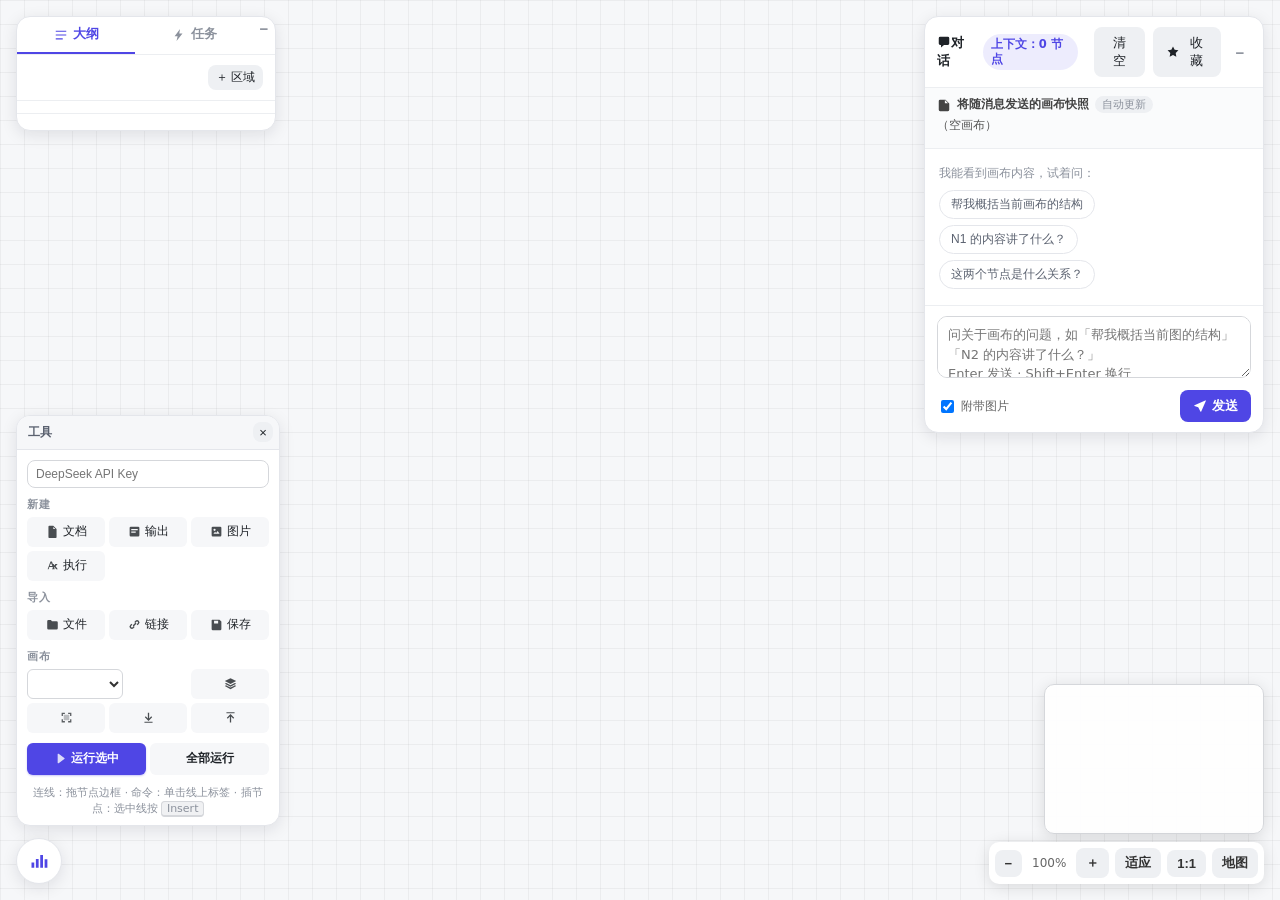
==== commit 6f765986: "feat(edge-ops): 实现：工具栏紧凑重做、三入口删除连线（右键/标签×/Delete 收敛到 shortcuts）、连线中间插入节点（A→X→B，命令留上游），HOST 注入避免 node" ====
--- a/index.html
+++ b/index.html
@@ -12,31 +12,6 @@
 <body>
 
 <div id="stage">
-  <aside id="outline">
-    <div class="ol-tabs">
-      <span class="ol-tab active" data-tab="outline"><i class="ic ic-outline"></i>大纲</span>
-      <span class="ol-tab" data-tab="tasks"><i class="ic ic-task"></i>任务</span>
-      <!-- 窄屏抽屉模式下的收起入口：展开时外部 #toggleOutline 会隐藏，
-           没有这个按钮就没有任何路可以收回侧栏 -->
-      <button class="drawer-close" id="olClose" title="收起大纲栏">×</button>
-    </div>
-    <div class="ol-pane" id="paneOutline">
-      <div class="ol-head">
-        <span class="spacer"></span>
-        <button class="ghost small" id="addZone">＋ 区域</button>
-      </div>
-      <div id="levelFilter"></div>
-      <div class="ol-body" id="outlineBody"></div>
-    </div>
-    <div class="ol-pane" id="paneTasks" style="display:none">
-      <div class="ol-head">
-        <span class="spacer"></span>
-        <button class="ghost small" id="addTask">＋ 新建任务</button>
-      </div>
-      <div class="ol-body" id="taskBody"></div>
-    </div>
-  </aside>
-
   <div id="canvasWrap">
     <div id="toast"></div>
     <!-- 空画布引导：无节点时显示，只有一个按钮吃指针事件 -->
@@ -72,67 +47,100 @@
       <button id="reset1" title="100% 居中">1:1</button>
       <button id="toggleMap" title="显示/隐藏小地图">地图</button>
     </div>
+    <!-- 工具栏：悬浮面板，默认贴左下；头部可拖拽，× 收起（回到悬浮球） -->
     <div id="toolbar">
+      <div class="tb-head">
+        <span class="tb-title">工具</span>
+        <span class="tb-spacer"></span>
+        <button class="ghost icon-only tb-fold" id="toolbarFold" title="收起工具栏">×</button>
+      </div>
+      <div class="tb-body">
       <input id="apiKey" class="key" type="password" placeholder="DeepSeek API Key" autocomplete="off" />
-      <!-- 分组：新建 | 文件 | 画布/收藏 | 数据 | 运行（主操作在最后、实心强调） -->
-      <div class="tb-group">
-        <button class="ghost" id="addDoc"><i class="ic ic-doc"></i>文档</button>
-        <button class="ghost" id="addOutput"><i class="ic ic-out"></i>输出</button>
-        <button class="ghost" id="addImg"><i class="ic ic-img"></i>图片</button>
-        <button class="ghost" id="addExec"><i class="ic ic-run"></i>执行</button>
+      <!-- 分组：新建 | 导入 | 画布 | 数据 | 运行（紧凑图标网格，主操作独占一行） -->
+      <div class="tb-section">
+        <div class="tb-label">新建</div>
+        <div class="tb-group">
+          <button class="ghost" id="addDoc" title="新建文档节点"><i class="ic ic-doc"></i>文档</button>
+          <button class="ghost" id="addOutput" title="新建输出节点"><i class="ic ic-out"></i>输出</button>
+          <button class="ghost" id="addImg" title="新建图片节点"><i class="ic ic-img"></i>图片</button>
+          <button class="ghost" id="addExec" title="新建执行节点"><i class="ic ic-run"></i>执行</button>
+        </div>
       </div>
-      <span class="tb-sep"></span>
-      <div class="tb-group">
-        <button class="ghost" id="importFiles" title="导入本地文件为文档节点"><i class="ic ic-file"></i>文件</button>
-        <button class="ghost" id="importUrl" title="抓取网页正文为文档节点"><i class="ic ic-link"></i>链接</button>
-        <button class="ghost" id="saveCanvas" title="保存到本地"><i class="ic ic-save"></i>保存</button>
+      <div class="tb-section">
+        <div class="tb-label">导入</div>
+        <div class="tb-group">
+          <button class="ghost" id="importFiles" title="导入本地文件为文档节点"><i class="ic ic-file"></i>文件</button>
+          <button class="ghost" id="importUrl" title="抓取网页正文为文档节点"><i class="ic ic-link"></i>链接</button>
+          <button class="ghost" id="saveCanvas" title="保存到本地"><i class="ic ic-save"></i>保存</button>
+        </div>
       </div>
-      <span class="tb-sep"></span>
-      <div class="tb-group">
-        <!-- 多画布：选择器负责切换，菜单按钮负责管理（新建/重命名/复制/删除） -->
-        <select id="canvasPicker" title="切换画布"></select>
-        <button class="ghost icon-only" id="canvasMenu" title="画布管理"><i class="ic ic-stack"></i></button>
-        <button class="ghost icon-only" id="favSubgraph" title="框选一部分节点和连线收藏"><i class="ic ic-select"></i></button>
+      <div class="tb-section">
+        <div class="tb-label">画布</div>
+        <div class="tb-group">
+          <select id="canvasPicker" title="切换画布"></select>
+          <button class="ghost icon-only" id="canvasMenu" title="画布管理"><i class="ic ic-stack"></i></button>
+          <button class="ghost icon-only" id="favSubgraph" title="框选一部分节点和连线收藏"><i class="ic ic-select"></i></button>
+          <button class="ghost icon-only" id="exportJson" title="导出为 JSON 文件"><i class="ic ic-down"></i></button>
+          <button class="ghost icon-only" id="importJson" title="从 JSON 文件导入"><i class="ic ic-up"></i></button>
+        </div>
       </div>
-      <span class="tb-sep"></span>
-      <div class="tb-group">
-        <button class="ghost icon-only" id="exportJson" title="导出为 JSON 文件"><i class="ic ic-down"></i></button>
-        <button class="ghost icon-only" id="importJson" title="从 JSON 文件导入"><i class="ic ic-up"></i></button>
-      </div>
-      <span class="tb-sep"></span>
-      <div class="tb-group">
-        <button id="runSel"><i class="ic ic-play"></i>运行选中</button>
-        <button class="ghost" id="runAll">全部运行</button>
+      <div class="tb-section">
+        <div class="tb-group tb-run">
+          <button id="runSel" title="运行选中的连线或节点（Alt+Enter）"><i class="ic ic-play"></i>运行选中</button>
+          <button class="ghost" id="runAll" title="按拓扑顺序运行整张画布">全部运行</button>
+        </div>
       </div>
       <input type="file" id="filePicker" multiple style="display:none"
              accept=".txt,.md,.markdown,.csv,.json,.log,.js,.ts,.py,.html,.css,.xml,.yaml,.yml,image/*" />
       <input type="file" id="jsonPicker" accept=".json" style="display:none" />
       <span id="hint">
-        连出线：按住节点<b>任意边框</b>往外拖（或拖两侧圆点）· 落点：目标节点边上即可，不用对准圆点<br>
-        编辑命令：单击连线标签 · 执行：<kbd>Alt</kbd>+<kbd>Enter</kbd> · 平移：空白处拖拽 · 缩放：双指 / <kbd>Ctrl</kbd>滚轮
+        连线：拖节点边框 · 命令：单击线上标签 · 插节点：选中线按 <kbd>Insert</kbd>
       </span>
+      </div>
     </div>
+    <!-- 悬浮球：工具栏收起后的入口 -->
+    <button id="toolbarFab" title="打开工具栏（≡）" aria-label="打开工具栏"><i class="ic ic-tools"></i></button>
     <!-- 画布管理浮层：由 #canvasMenu 切换显示，位置在 JS 里贴着按钮算 -->
     <div id="canvasPanel" role="menu" aria-label="画布管理">
       <div class="cp-title">当前：<span id="cpCurrent">—</span></div>
       <button id="cpNew">＋ 新建画布</button>
       <button id="cpRename">✏ 重命名当前</button>
       <button id="cpDuplicate">⧉ 复制当前</button>
-      <button id="cpDelete" class="danger">🗑 删除当前</button>
+      <button id="cpDelete" class="danger">删除当前</button>
     </div>
-    <button id="toggleOutline" title="展开/折叠大纲栏"><i class="ic ic-outline"></i>大纲</button>
-    <button id="toggleSidebar" title="展开/折叠对话栏"><i class="ic ic-chat"></i>对话</button>
-  </div>
 
-  <aside id="sidebar">
+    <aside id="outline">
+    <div class="ol-tabs">
+      <span class="ol-tab active" data-tab="outline"><i class="ic ic-outline"></i>大纲</span>
+      <span class="ol-tab" data-tab="tasks"><i class="ic ic-task"></i>任务</span>
+      <!-- 折叠按钮：折叠后只剩这一行标题栏（浮窗可拖拽，不再挪出屏幕） -->
+      <button class="panel-fold" id="olClose" title="折叠/展开大纲">−</button>
+    </div>
+    <div class="ol-pane" id="paneOutline">
+      <div class="ol-head">
+        <span class="spacer"></span>
+        <button class="ghost small" id="addZone">＋ 区域</button>
+      </div>
+      <div id="levelFilter"></div>
+      <div class="ol-body" id="outlineBody"></div>
+    </div>
+    <div class="ol-pane" id="paneTasks" style="display:none">
+      <div class="ol-head">
+        <span class="spacer"></span>
+        <button class="ghost small" id="addTask">＋ 新建任务</button>
+      </div>
+      <div class="ol-body" id="taskBody"></div>
+    </div>
+  </aside>
+
+    <aside id="sidebar">
     <div class="sb-head">
       <span><i class="ic ic-chat"></i>对话</span>
       <span class="chip" id="ctxChip">上下文：0 节点</span>
       <span class="spacer"></span>
       <button class="ghost" id="clearChat" title="清空对话">清空</button>
       <button class="ghost" id="openFavorites" title="收藏（节点）"><i class="ic ic-star"></i>收藏</button>
-      <!-- 窄屏抽屉模式下的收起入口（同 #olClose） -->
-      <button class="drawer-close" id="sbClose" title="收起对话栏">✕</button>
+      <button class="panel-fold" id="sbClose" title="折叠/展开对话">−</button>
     </div>
     <!-- 收藏面板：查阅优先（只读预览），预览里的按钮才导入到画布 -->
     <div id="favPanel" hidden>
@@ -171,6 +179,7 @@
       </div>
     </div>
   </aside>
+  </div>
 </div>
 
 
--- a/styles.css
+++ b/styles.css
@@ -79,6 +79,7 @@
   .ic-link { -webkit-mask-image: var(--ic-link); mask-image: var(--ic-link); }
   .ic-save { -webkit-mask-image: var(--ic-save); mask-image: var(--ic-save); }
   .ic-stack{ -webkit-mask-image: var(--ic-stack); mask-image: var(--ic-stack); }
+  .ic-tools { -webkit-mask-image: var(--ic-tools); mask-image: var(--ic-tools); }
   .ic-select{-webkit-mask-image: var(--ic-select); mask-image: var(--ic-select); }
   .ic-down { -webkit-mask-image: var(--ic-down); mask-image: var(--ic-down); }
   .ic-up   { -webkit-mask-image: var(--ic-up); mask-image: var(--ic-up); }
@@ -109,6 +110,7 @@
     --ic-outline: url("data:image/svg+xml,%3Csvg xmlns='http://www.w3.org/2000/svg' viewBox='0 0 16 16'%3E%3Cpath d='M2 3h12v1.4H2V3zm0 4.3h12v1.4H2V7.3zM2 11.6h8v1.4H2v-1.4z'/%3E%3C/svg%3E");
     --ic-task: url("data:image/svg+xml,%3Csvg xmlns='http://www.w3.org/2000/svg' viewBox='0 0 16 16'%3E%3Cpath d='M9.2 1.2 3 9.3h3.4L5.2 14.8 12 6.4H8.3l.9-5.2z'/%3E%3C/svg%3E");
     --ic-clip: url("data:image/svg+xml,%3Csvg xmlns='http://www.w3.org/2000/svg' viewBox='0 0 16 16'%3E%3Cpath d='M3.5 2h6.2L14 6.3v7.2A1.5 1.5 0 0 1 12.5 15h-9A1.5 1.5 0 0 1 2 13.5v-10A1.5 1.5 0 0 1 3.5 2zM9 2.4V6h3.6L9 2.4z'/%3E%3C/svg%3E");
+    --ic-tools: url("data:image/svg+xml,%3Csvg xmlns='http://www.w3.org/2000/svg' viewBox='0 0 16 16'%3E%3Cpath d='M2 9.2h2.2v4.2H2V9.2zm3.5-2.8h2.2v7H5.5v-7zM9 3.2h2.2v10.2H9V3.2zM12.5 6.6h2.2v6.8h-2.2V6.6z'/%3E%3C/svg%3E");
     --ic-send: url("data:image/svg+xml,%3Csvg xmlns='http://www.w3.org/2000/svg' viewBox='0 0 16 16'%3E%3Cpath d='M1.7 7.1 14 1.6a.5.5 0 0 1 .66.65L9.4 14.3a.5.5 0 0 1-.93.03L6.3 9.9a.8.8 0 0 0-.4-.4L1.68 8.03a.5.5 0 0 1 .02-.93z'/%3E%3C/svg%3E");
   }
   * { box-sizing: border-box; }
@@ -199,14 +201,48 @@
     background: rgba(79,70,229,.06); pointer-events: none;
   }
 
-  /* ---------- 左侧大纲栏 ---------- */
-  #outline {
-    position: relative; flex: 0 0 250px; width: 250px;
-    background: #fff; border-right: 1px solid var(--border);
-    display: flex; flex-direction: column; min-width: 0; z-index: 30;
-  }
-  #outline.collapsed { flex-basis: 0; width: 0; border-right: 0; overflow: hidden; }
-  #outline.collapsed .ol-body, #outline.collapsed .ol-head { display: none; }
+  /* =======================================================================
+     悬浮面板（大纲 / 对话 / 工具栏）
+     -----------------------------------------------------------------------
+     三块面板都是 #canvasWrap 内的 absolute 元素，不占文档流：
+     画布始终满宽，位置由 floating.js 拖拽并持久化。
+     抽屉/互斥那套（78vw 移出屏幕、body:has() 隐藏 toggle）已彻底删除。
+     ======================================================================= */
+  #outline, #sidebar, #toolbar {
+    position: absolute;
+    background: var(--surface);
+    border: 1px solid var(--line-2);
+    border-radius: var(--r-3);
+    box-shadow: var(--sh-2);
+    display: flex; flex-direction: column; min-width: 0;
+    overflow: hidden;
+    z-index: 40;
+  }
+  #outline { left: 16px; top: 16px; width: 260px; max-height: calc(100% - 32px); }
+  #sidebar  { right: 16px; top: 16px; width: 340px; max-height: calc(100% - 32px); }
+  /* 折叠：只留头部那条标题栏，left/top 不变 → 仍然可以拖 */
+  #outline.collapsed, #sidebar.collapsed, #toolbar.collapsed { max-height: none; }
+  #outline.collapsed > *:not(.ol-tabs),
+  #sidebar.collapsed > *:not(.sb-head),
+  #toolbar.collapsed > *:not(.tb-head) { display: none !important; }
+  /* 拖动中禁用过渡与文字选中，避免闪烁 */
+  #outline.dragging, #sidebar.dragging, #toolbar.dragging {
+    transition: none; user-select: none; z-index: 55; box-shadow: var(--sh-3);
+  }
+
+  /* 面板折叠按钮（原 drawer-close） */
+  .panel-fold {
+    flex: none; width: 22px; height: 22px; line-height: 1;
+    border: 0; border-radius: var(--r-1); background: transparent;
+    color: var(--ink-3); font-size: 15px; cursor: pointer; padding: 0;
+  }
+  .panel-fold:hover { background: var(--subtle-3); color: var(--ink); }
+  /* 折叠后按钮变成「＋」，提示可以再展开 */
+  .ol-tab { cursor: grab; }
+  .ol-tabs, .sb-head, .tb-head { cursor: grab; touch-action: none; }
+  #outline.dragging .ol-tabs, #sidebar.dragging .sb-head, #toolbar.dragging .tb-head { cursor: grabbing; }
+  #outline.collapsed .ol-tab { cursor: pointer; }
+  #outline.collapsed #olClose, #sidebar.collapsed #sbClose { transform: none; }
   .ol-head {
     display: flex; align-items: center; gap: 6px;
     padding: 10px 12px; border-bottom: 1px solid #eceef1;
@@ -297,21 +333,6 @@
   .lvl-btn:hover { background: #e2e5ea; }
   .lvl-btn.active { background: var(--accent); color: #fff; }
 
-  #toggleOutline {
-    position: absolute; left: 16px; top: 16px; z-index: 31;
-    padding: 7px 12px; background: #fff; color: #333;
-    border: 1px solid var(--border); border-radius: 8px; box-shadow: 0 2px 10px rgba(0,0,0,.08);
-  }
-  #toggleOutline:hover { background: #f5f6f8; }
-
-  /* 抽屉收起按钮：默认隐藏，仅窄屏（抽屉模式）显示。
-     桌面端侧栏在文档流内，外部 #toggleOutline 一直可点，不需要它。 */
-  .drawer-close {
-    display: none;
-    padding: 0 8px; background: none; border: 0; cursor: pointer;
-    font-size: 15px; line-height: 1; color: #666;
-  }
-  .drawer-close:hover { color: #111; }
 
   /* ---------- 区域（Zone）---------- */
   .zone {
@@ -446,6 +467,33 @@
     border-style: dashed; background: rgba(255,255,255,.92);
   }
   .edge-label.placeholder:hover { border-style: solid; }
+  /* 标签上的两个小按钮：只在选中时出现，触摸设备的主要入口 */
+  .edge-label .edge-ins,
+  .edge-label .edge-del {
+    width: 14px; height: 14px; margin-left: 4px; padding: 0;
+    border-radius: 3px; font-size: 11px; line-height: 1;
+    background: var(--subtle-2); color: var(--ink-2);
+    border: 0; cursor: pointer; vertical-align: middle;
+  }
+  .edge-label .edge-ins:hover { background: var(--accent-weak); color: var(--accent); }
+  .edge-label .edge-del:hover { background: #fee2e2; color: var(--danger); }
+
+  /* 连线右键菜单 */
+  #edgeMenu {
+    position: fixed; z-index: 70; min-width: 148px; padding: 5px;
+    background: var(--surface); border: 1px solid var(--line-2);
+    border-radius: var(--r-2); box-shadow: var(--sh-3);
+    display: flex; flex-direction: column; gap: 2px;
+  }
+  #edgeMenu[hidden] { display: none; }
+  #edgeMenu button {
+    background: transparent; color: var(--ink); font-weight: 500;
+    font-size: 12.5px; padding: 7px 9px; text-align: left;
+    justify-content: flex-start; border-radius: var(--r-1);
+  }
+  #edgeMenu button:hover { background: var(--subtle-2); }
+  #edgeMenu button.danger { color: var(--danger); }
+  #edgeMenu button.danger:hover { background: #fee2e2; }
   /* 编辑态：变成一个真正的输入框 */
   .edge-input {
     position: absolute; z-index: 10;
@@ -708,18 +756,45 @@
   }
   .resize-handle:hover { background: linear-gradient(135deg, transparent 50%, var(--accent) 50%); }
 
-  /* ---------- 工具栏 ---------- */
+  /* ---------- 工具栏（悬浮面板，纵向紧凑网格）---------- */
   #toolbar {
-    position: absolute; left: 16px; bottom: 16px; z-index: 20;
-    display: flex; gap: 8px; align-items: center; flex-wrap: wrap;
-    background: var(--surface); padding: 8px 10px; border-radius: var(--r-3);
-    border: 1px solid var(--line-2);
-    box-shadow: var(--sh-2); font-size: 13px;
-    /* 为右侧 #viewctl 让出空间，否则窄屏下会重叠并遮住缩放按钮。
-       用 max(...) 保证下限：可用宽度不足时 calc 会变负数，
-       导致工具栏被压成一条竖线（按钮逐字换行）。 */
-    max-width: max(240px, calc(100% - 32px - 260px));
-  }
+    left: 16px; bottom: 74px; width: 264px; max-width: calc(100% - 32px);
+    /* 最多占 70% 视口高，超出内部滚动 —— 否则窄屏竖向面板会铺满整屏 */
+    max-height: calc(100% - 96px);
+    font-size: 13px; z-index: 45;
+  }
+  #toolbar .tb-body { padding-bottom: 8px; }
+  #toolbar.folded { display: none; }   /* 收起后只剩悬浮球 */
+  .tb-head {
+    display: flex; align-items: center; gap: 6px; flex: none;
+    height: 34px; padding: 0 6px 0 11px;
+    border-bottom: 1px solid var(--line-2); background: var(--subtle);
+  }
+  #toolbar.collapsed .tb-head { border-bottom: 0; }
+  .tb-title { font-size: 12px; font-weight: 700; color: var(--ink-2); letter-spacing: .01em; }
+  .tb-spacer { flex: 1; }
+  .tb-fold { width: 20px; height: 20px; padding: 0; font-size: 13px; line-height: 1; color: var(--ink-3); }
+  .tb-fold:hover { background: var(--subtle-3); color: var(--ink); }
+  .tb-body {
+    display: flex; flex-direction: column; gap: 10px;
+    padding: 10px; overflow-y: auto;
+    overscroll-behavior: contain; scrollbar-width: thin;
+  }
+  .tb-body #apiKey { width: 100%; padding: 6px 8px; font-size: 12px; }
+  .tb-sep { display: none; }   /* 纵向布局用分组标题代替分隔线 */
+
+  /* 悬浮球 */
+  #toolbarFab {
+    position: absolute; left: 16px; bottom: 16px; z-index: 46;
+    width: 46px; height: 46px; border-radius: 50%; padding: 0;
+    background: var(--surface); color: var(--accent);
+    border: 1px solid var(--line-2); box-shadow: var(--sh-2);
+  }
+  #toolbarFab .ic { width: 20px; height: 20px; margin: 0; }
+  #toolbarFab:hover { background: var(--accent-weak); color: var(--accent-hover); }
+  /* 面板展开时悬浮球变「按下态」而不是消失 —— 否则它会被面板盖住，
+     用户既看不到也点不到，等于失去收起入口。 */
+  #toolbarFab.active { background: var(--accent); color: #fff; }
   button {
     border: 0; border-radius: 8px; padding: 7px 13px; font-size: 13px;
     background: var(--accent); color: #fff; cursor: pointer; font-weight: 600;
@@ -737,17 +812,30 @@
 
   /* 工具栏分组：同类动作贴在一起，组间一条细竖线。
      之前 13 个按钮等权排一排，主操作「运行选中」淹没在灰胶囊里。 */
-  .tb-group { display: flex; gap: 6px; align-items: center; }
-  .tb-sep {
-    width: 1px; height: 20px; flex: none;
-    background: var(--line-2); margin: 0 2px;
-  }
-  #toolbar #runSel { box-shadow: 0 1px 2px rgba(79,70,229,.35); }
-  @media (max-width: 1024px) {
-    /* 窄屏隐藏分隔线：横向滚动时它们只是噪声 */
-    .tb-sep { display: none; }
-    .tb-group { gap: 6px; }
-  }
+  /* 分组：紧凑图标网格。按钮高 30px、字号 12px，
+     靠「组标题 + 留白」分隔而不是粗分隔线 —— 目标是不抢画布视线。 */
+  .tb-section { display: flex; flex-direction: column; gap: 5px; }
+  .tb-label {
+    font-size: 10.5px; font-weight: 700; color: var(--ink-3);
+    letter-spacing: .06em; text-transform: uppercase;
+  }
+  .tb-group { display: grid; grid-template-columns: repeat(3, 1fr); gap: 4px; }
+  #toolbar .tb-group > button,
+  #toolbar .tb-group > select {
+    width: 100%; min-width: 0; height: 30px; padding: 0 6px;
+    font-size: 12px; font-weight: 500; border-radius: var(--r-1);
+    justify-content: center; gap: 4px;
+  }
+  #toolbar .tb-group > button.ghost { background: var(--subtle); }
+  #toolbar .tb-group > button.ghost:hover { background: var(--subtle-3); }
+  #toolbar .tb-group .ic { width: 13px; height: 13px; margin-right: 0; opacity: .8; }
+  #toolbar .tb-group > button.icon-only { padding: 0; }
+  #toolbar .tb-group > select { grid-column: span 2; font-size: 12px; padding: 0 6px; }
+  /* 运行组：主操作独占一行 */
+  .tb-run { grid-template-columns: 1fr 1fr; }
+  #toolbar .tb-run > button { height: 32px; font-weight: 600; }
+  #toolbar #runSel { box-shadow: 0 1px 2px rgba(79,70,229,.3); }
+  #toolbar #hint { font-size: 10.5px; line-height: 1.5; color: var(--ink-3); text-align: center; }
   input.key {
     padding: 7px 9px; border: 1px solid #d5d7db; border-radius: 8px;
     font-size: 13px; width: 230px;
@@ -811,14 +899,9 @@
   #minimap.hidden { display: none; }
   #minimap canvas { display: block; width: 100%; height: 100%; }
 
-  /* ---------- 侧边栏（对话 + 画布识别）---------- */
-  #sidebar {
-    position: relative; flex: 0 0 360px; width: 360px;
-    background: #fff; border-left: 1px solid var(--border);
-    display: flex; flex-direction: column; min-width: 0; z-index: 30;
-  }
-  #sidebar.collapsed { flex-basis: 0; width: 0; border-left: 0; }
-  #sidebar.collapsed .sb-body, #sidebar.collapsed .sb-head { display: none; }
+  /* ---------- 侧边栏（对话，浮窗）---------- */
+  /* 定位见上方「悬浮面板」段落 */
+  #sidebar .sb-body { min-height: 0; overflow: hidden; }
 
   /* ---------- 收藏面板（覆盖在侧栏上方）---------- */
   #favPanel {
@@ -960,13 +1043,6 @@
   .sb-actions .grow { flex: 1; }
   .sb-actions label { font-size: 12px; color: #666; display: flex; gap: 4px; align-items: center; cursor: pointer; }
 
-  /* 折叠/展开按钮 */
-  #toggleSidebar {
-    position: absolute; right: 16px; top: 16px; z-index: 31;
-    padding: 7px 12px; background: #fff; color: #333;
-    border: 1px solid var(--border); border-radius: 8px; box-shadow: 0 2px 10px rgba(0,0,0,.08);
-  }
-  #toggleSidebar:hover { background: #f5f6f8; }
 
   /* 轻提示 */
   #toast {
@@ -979,96 +1055,27 @@
   #toast.show { opacity: .95; }
 
 /* =========================================================================
-   移动端 / 平板适配（窄屏时侧栏改为浮层抽屉，画布全屏）
+   移动端 / 平板适配
+   -------------------------------------------------------------------------
+   浮窗本身就是绝对定位，窄屏不需要再切「抽屉模式」；
+   这里只调整尺寸、把工具栏默认收进悬浮球（见 floating.js）。
    ========================================================================= */
 @media (max-width: 1024px) {
-  /* 侧栏脱离文档流，浮在画布上 */
-  #outline, #sidebar {
-    position: absolute; top: 0; bottom: 0; z-index: 50;
-    width: min(78vw, 320px);
-    box-shadow: 0 0 24px rgba(0,0,0,.18);
-    transition: transform .22s ease;
-  }
-  #outline { left: 0; transform: translateX(0); border-right: 1px solid var(--border); }
-  #sidebar { right: 0; transform: translateX(0); border-left: 1px solid var(--border); }
-
-  /* 折叠 = 移出屏幕（保留宽度，便于动画） */
-  #outline.collapsed, #sidebar.collapsed {
-    flex-basis: min(78vw, 320px); width: min(78vw, 320px);
-    border: 0; overflow: visible;
-  }
-  #outline.collapsed { transform: translateX(-102%); }
-  #sidebar.collapsed { transform: translateX(102%); }
-  /* 移动端折叠时仍显示内部内容（只是整体移出屏幕） */
-  #outline.collapsed .ol-body, #outline.collapsed .ol-head,
-  #sidebar.collapsed .sb-body, #sidebar.collapsed .sb-head { display: flex; }
-  #outline.collapsed .ol-body, #sidebar.collapsed .sb-body { display: block; }
-
-  /* 折叠按钮的位置与层级 —— 这里踩过三次坑，完整因果如下：
-
-     坑 1（原状：z-index:31，侧栏 50）：按钮 left/right:16px; top:16px
-     恰好落在侧栏头部（.ol-tabs / .sb-head）上方，被浮层侧栏盖住，
-     elementFromPoint 命中 .ol-tab 而不是按钮 → **一展开就再也收不回去**。
-
-     坑 2（只把 z-index 提到 51）：按钮变成盖住侧栏头部内容，
-     侧栏里的「⭐ 收藏」「清空」反而点不到了（旧内容被新层级反向撞车）。
-
-     坑 3（让按钮随侧栏平移出去）：900px 可用，但 420px 下侧栏宽 78vw，
-     两个按钮平移后互相重叠，反而更点不到。
-
-     最终做法：窄屏侧栏本质是「抽屉」。抽屉展开时，外部开关就该让位——
-     直接把外部按钮隐藏，由侧栏头部自己的「✕ 收起」负责关闭（见 #olClose/#sbClose）。
-     这样任意宽度都不会重叠，也不会遮挡侧栏内容。 */
-  body:has(#outline:not(.collapsed)) #toggleOutline,
-  body:has(#sidebar:not(.collapsed)) #toggleSidebar {
-    display: none;
-  }
-  /* 侧栏展开时，由侧栏自己的 ✕ 收起 */
-  #olClose, #sbClose { display: block; flex: none; }
-  /* 收藏面板打开时会在 z-index:60 上盖住整个侧栏（包括 .sb-head），
-     把抽屉 ✕ 提到它之上，否则面板一开就失去了「收起整个侧栏」的入口。
-     只窄屏需要（桌面侧栏在文档流内，外部 toggle 一直可点）。 */
-  #sidebar #sbClose {
-    position: absolute; right: 10px; top: 8px;
-    z-index: 61;
-    padding: 4px 8px;
-    background: rgba(255,255,255,.9);
-    border-radius: 6px;
-  }
-
-  /* 工具栏：缩小、允许换行、贴左上角 */
-  /* 平板/中等宽度：工具栏全宽贴底，按钮横向滚动，避免被挤成竖排 */
-  #toolbar {
-    left: 8px; right: 8px; bottom: 8px; padding: 6px;
-    max-width: none; flex-wrap: nowrap; overflow-x: auto;
-    overscroll-behavior-x: contain; scrollbar-width: thin;
-    gap: 6px;
-  }
-  #toolbar > * { flex: none; }
-  #toolbar button { font-size: 12px; padding: 6px 8px; white-space: nowrap; }
-  /* 画布切换器固定在工具栏左侧：工具栏是横向滚动的，
-     若按 DOM 顺序排在「💾 保存」后面就会被滚出可视区，用户找不到。
-     sticky 让它在滚动时始终贴住左侧，且仍参与滚动容器布局。 */
-  /* 注意：canvasPicker / canvasMenu 现在住在 .tb-group 里（工具栏分组后），
-     不再是 #toolbar 的直接子元素 —— 必须跟着放宽选择器，
-     否则 order/sticky 全部失效，切换器会被横向滚动挤出可视区。 */
-  #toolbar #canvasPicker,
-  #toolbar #canvasMenu {
-    position: sticky; left: 0; z-index: 1;
-    order: -1;                      /* 视觉上排在第一个，不用改 HTML */
-    background: #fff;
-    box-shadow: 4px 0 6px -4px rgba(0,0,0,.18);
-  }
-  /* 让「画布」这一组整体排到最前，组内两个控件仍按 DOM 顺序 */
-  #toolbar .tb-group:has(#canvasPicker) { order: -1; }
-  #toolbar #canvasMenu { left: 88px; }
-  #toolbar #canvasPicker { max-width: 6.5em; padding: 5px 4px; }
-  /* 窄屏隐藏长提示：它会把工具栏撑成两层，在平板上太占地方 */
-  #toolbar #hint { display: none; }
-  /* 窄屏：视图控件缩小并上移，给工具栏留出底部空间，避免重叠遮挡 */
-  #viewctl { bottom: auto; top: 56px; right: 8px; padding: 4px; gap: 4px; }
+  /* 浮窗贴边、更窄，避免遮挡半个画布 */
+  #outline { left: 8px; top: 8px; width: min(64vw, 300px); max-height: calc(100% - 16px); }
+  #sidebar { left: 8px; right: auto; top: 96px; width: min(84vw, 340px); max-height: calc(100% - 180px); }
+  #toolbar { left: 8px; bottom: 8px; width: min(92vw, 320px); max-height: min(70vh, 560px); }
+  #toolbarFab { left: 12px; bottom: 12px; }
+
+  /* 头部加大，方便手指按住拖动 */
+  .sb-head, .ol-tab, .tb-head { min-height: 40px; }
+  .panel-fold { width: 30px; height: 30px; font-size: 17px; }
+
+  /* 视图控件缩小，靠右上；小地图在窄屏隐藏 */
+  #viewctl { bottom: auto; top: 8px; right: 8px; padding: 4px; gap: 4px; }
   #viewctl button { padding: 5px 7px; font-size: 11px; }
   #zoomLabel { min-width: 34px; font-size: 11px; }
+  #minimap { display: none !important; }
 
   /* 节点内的端口/手柄加大，方便手指点中；边框条带也加宽 */
   .port { width: 18px; height: 18px; opacity: 1; }
@@ -1080,9 +1087,6 @@
   .edge-hot[data-side="top"] { top: -12px; }
   .edge-hot[data-side="bottom"] { bottom: -12px; }
 
-  /* 小地图在窄屏隐藏（避免遮挡） */
-  #minimap { display: none !important; }
-
   /* 输入框加大，防止 iOS 自动放大 */
   textarea, input, select { font-size: 16px; }
 }
